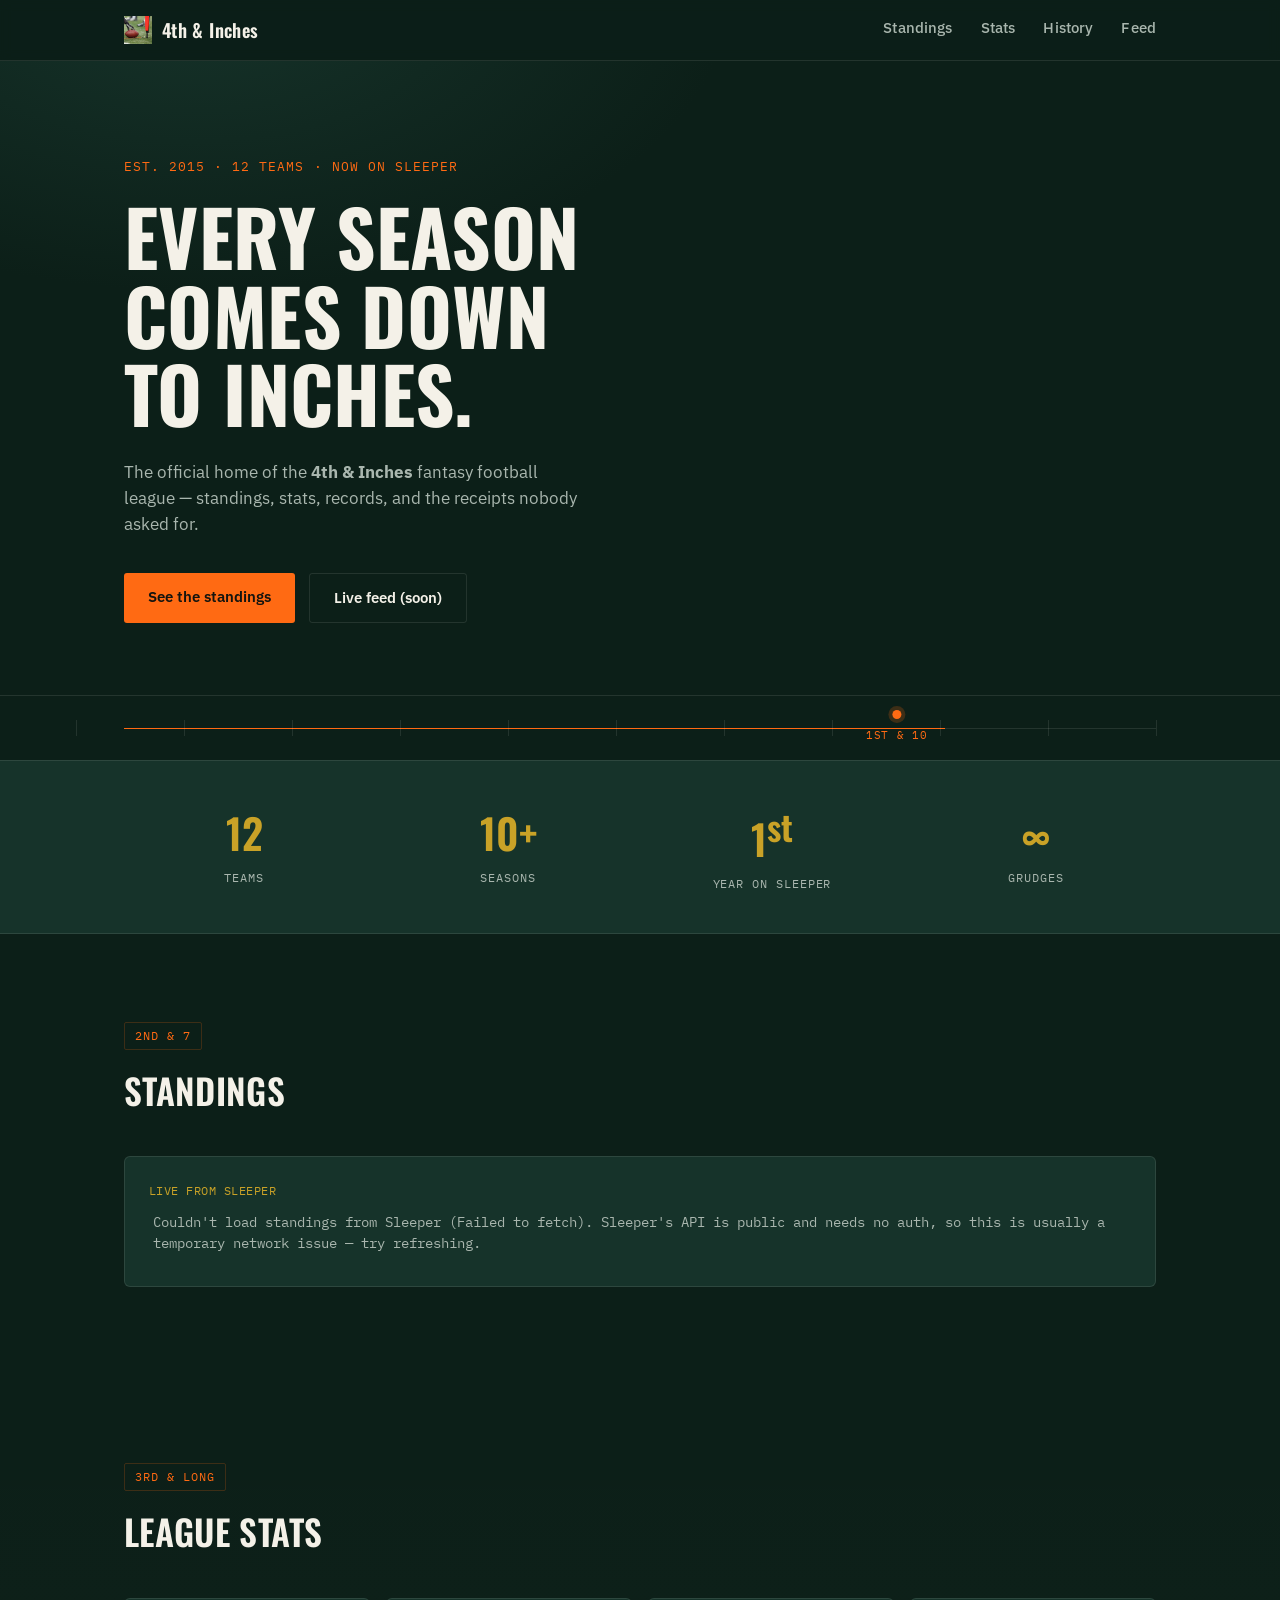
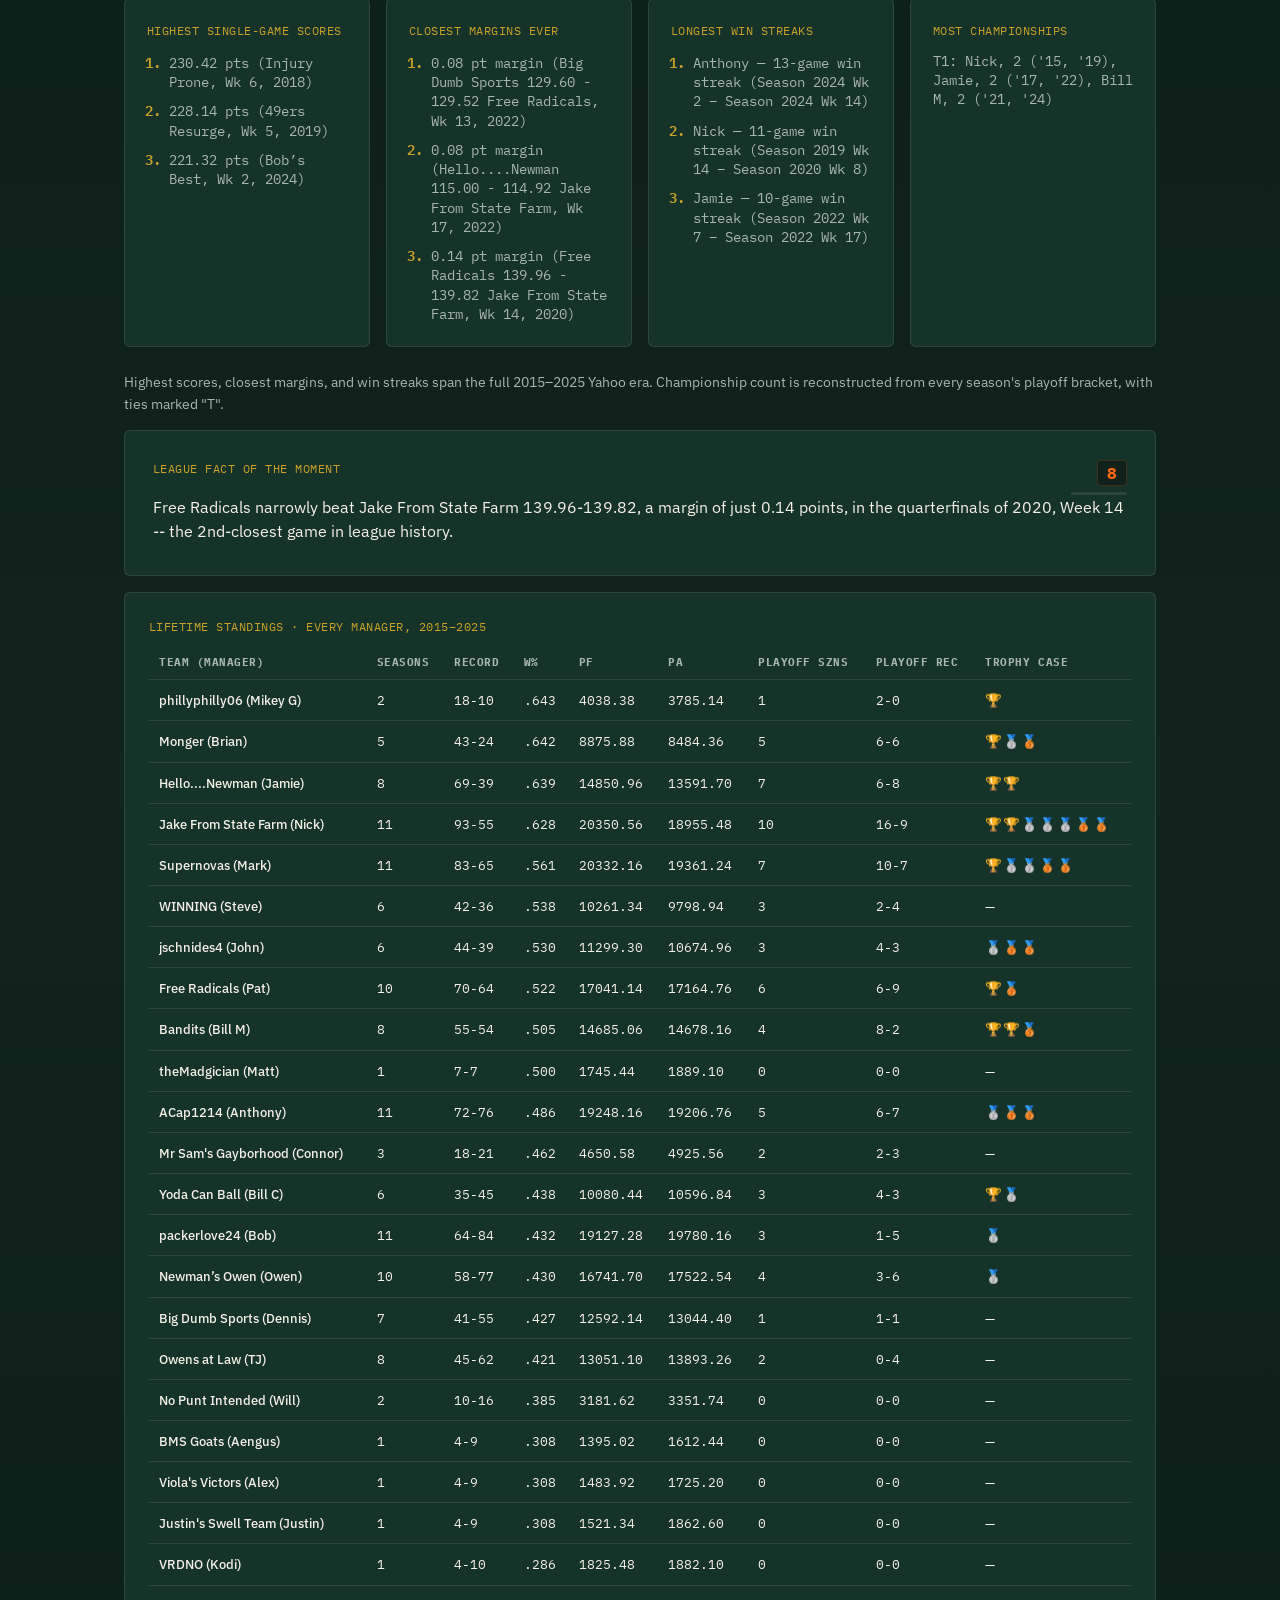
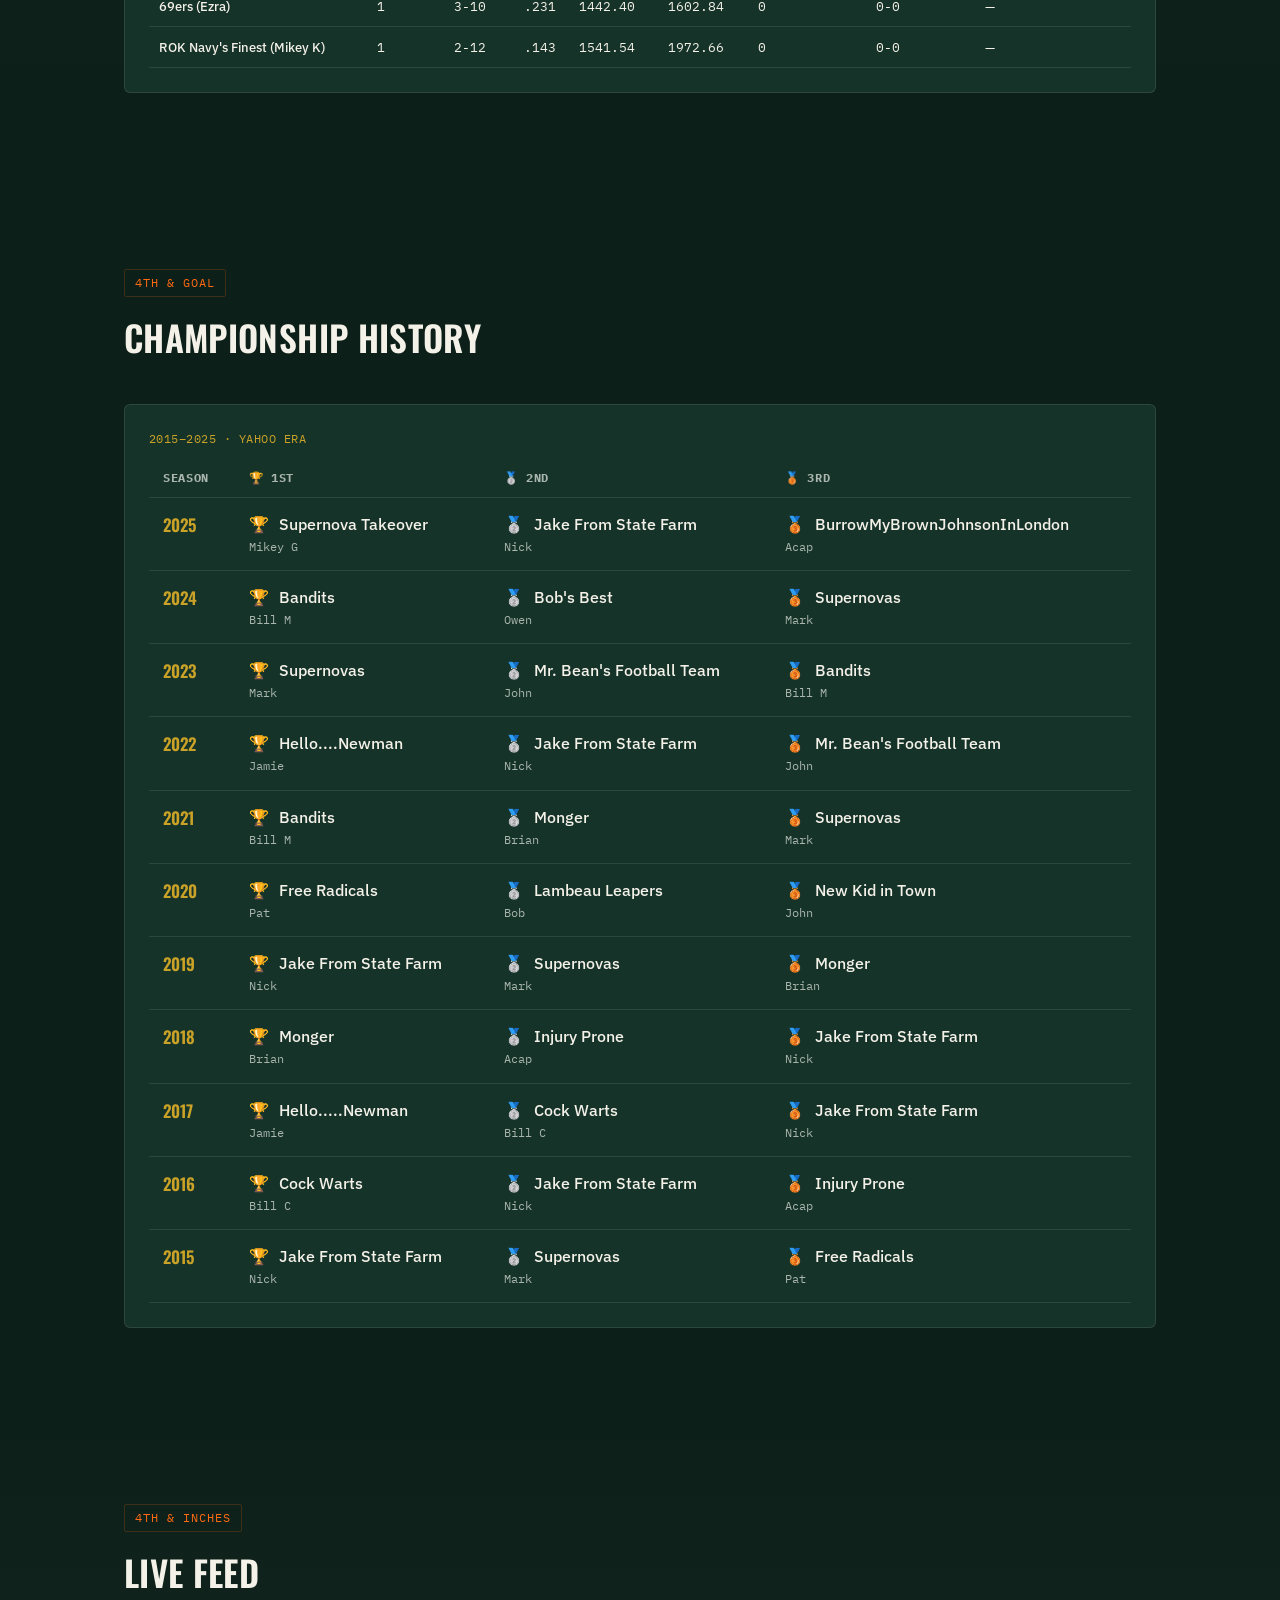
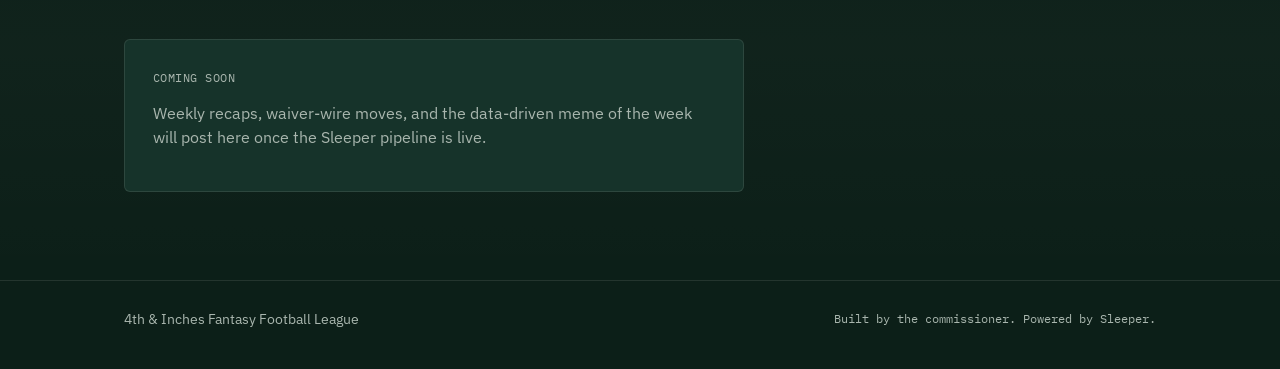
==== index.html @ 0679cb72 "Add files via upload" ====
<!DOCTYPE html>
<html lang="en">
<head>
<meta charset="UTF-8">
<meta name="viewport" content="width=device-width, initial-scale=1.0">
<title>4th and Inches</title>
<meta name="description" content="12-team dynasty of a fantasy football league. 10+ seasons deep. Now on Sleeper.">
<link rel="preconnect" href="https://fonts.googleapis.com">
<link rel="preconnect" href="https://fonts.gstatic.com" crossorigin>
<link href="https://fonts.googleapis.com/css2?family=Oswald:wght@500;600;700&family=IBM+Plex+Sans:wght@400;500;600&family=IBM+Plex+Mono:wght@400;500;600&display=swap" rel="stylesheet">
<link rel="stylesheet" href="style.css">
</head>
<body>

<header class="site-header">
  <div class="wrap header-row">
    <a class="wordmark" href="#top">
      <img src="assets/logo.png" alt="4th and Inches logo" class="logo" onerror="this.style.display='none'">
      <span>4th &amp; Inches</span>
    </a>
    <nav class="primary-nav">
      <a href="#standings">Standings</a>
      <a href="#stats">Stats</a>
      <a href="#history">History</a>
      <a href="#feed">Feed</a>
    </nav>
  </div>
</header>

<main id="top">

  <!-- HERO -->
  <section class="hero">
    <div class="wrap hero-inner">
      <p class="eyebrow">Est. 2015&nbsp;&middot;&nbsp;12 Teams&nbsp;&middot;&nbsp;Now on Sleeper</p>
      <h1 class="hero-title">Every season<br>comes down<br>to inches.</h1>
      <p class="hero-sub">The official home of the <strong>4th &amp; Inches</strong> fantasy football league — standings, stats, records, and the receipts nobody asked for.</p>
      <div class="hero-actions">
        <a class="btn btn-primary" href="#standings">See the standings</a>
        <a class="btn btn-ghost" href="#feed">Live feed (soon)</a>
      </div>
    </div>

    <!-- signature element: the measuring chain -->
    <div class="chain" role="presentation" aria-hidden="true">
      <div class="chain-track">
        <div class="chain-fill"></div>
        <span class="chain-tick" style="left:0%"></span>
        <span class="chain-tick" style="left:10%"></span>
        <span class="chain-tick" style="left:20%"></span>
        <span class="chain-tick" style="left:30%"></span>
        <span class="chain-tick" style="left:40%"></span>
        <span class="chain-tick" style="left:50%"></span>
        <span class="chain-tick" style="left:60%"></span>
        <span class="chain-tick" style="left:70%"></span>
        <span class="chain-tick" style="left:80%"></span>
        <span class="chain-tick" style="left:90%"></span>
        <span class="chain-tick" style="left:100%"></span>
        <div class="chain-marker" style="left:76%">
          <span class="chain-marker-label">1ST &amp; 10</span>
        </div>
      </div>
    </div>
  </section>

  <!-- LEAGUE VITALS -->
  <section class="vitals">
    <div class="wrap vitals-grid">
      <div class="vital">
        <span class="vital-num">12</span>
        <span class="vital-label">Teams</span>
      </div>
      <div class="vital">
        <span class="vital-num">10+</span>
        <span class="vital-label">Seasons</span>
      </div>
      <div class="vital">
        <span class="vital-num">1<sup>st</sup></span>
        <span class="vital-label">Year on Sleeper</span>
      </div>
      <div class="vital">
        <span class="vital-num">&infin;</span>
        <span class="vital-label">Grudges</span>
      </div>
    </div>
  </section>

  <!-- STANDINGS -->
  <section id="standings" class="block">
    <div class="wrap">
      <div class="section-head">
        <span class="down-tag">2ND &amp; 7</span>
        <h2>Standings</h2>
      </div>
      <div class="card standings-card">
        <p class="placeholder-kicker">Live from Sleeper</p>
        <div id="standings-table" class="standings-table" role="table" aria-label="League standings">
          <p class="loading-msg">Loading standings&hellip;</p>
        </div>
      </div>
    </div>
  </section>

  <!-- STATS -->
  <section id="stats" class="block block-alt">
    <div class="wrap">
      <div class="section-head">
        <span class="down-tag">3RD &amp; LONG</span>
        <h2>League Stats</h2>
      </div>
      <div class="stat-grid">
        <div class="card">
          <p class="placeholder-kicker">Highest single-game scores</p>
          <ol class="stat-list" id="stat-highest-scores"><li class="stat-list-loading">Loading&hellip;</li></ol>
        </div>
        <div class="card">
          <p class="placeholder-kicker">Closest margins ever</p>
          <ol class="stat-list" id="stat-closest-margins"><li class="stat-list-loading">Loading&hellip;</li></ol>
        </div>
        <div class="card">
          <p class="placeholder-kicker">Longest win streaks</p>
          <ol class="stat-list" id="stat-longest-streaks"><li class="stat-list-loading">Loading&hellip;</li></ol>
        </div>
        <div class="card">
          <p class="placeholder-kicker">Most championships</p>
          <ul class="stat-list stat-list-plain" id="stat-most-championships"><li class="stat-list-loading">Loading&hellip;</li></ul>
        </div>
      </div>
      <p class="hint">Highest scores, closest margins, and win streaks span the full 2015&ndash;2025 Yahoo era. Championship count is reconstructed from every season's playoff bracket, with ties marked "T".</p>
  
        <div class="card ticker-card">
          <div class="ticker-head">
            <p class="placeholder-kicker">League fact of the moment</p>
            <div class="play-clock" id="play-clock" aria-hidden="true">
              <span class="play-clock-digit" id="play-clock-digit">6</span>
              <span class="play-clock-bar-track">
                <span class="play-clock-bar-fill" id="play-clock-bar"></span>
              </span>
            </div>
          </div>
          <p id="ticker-text" class="ticker-text">Loading a fact&hellip;</p>
        </div>

        <div class="card lifetime-card">
          <p class="placeholder-kicker">Lifetime Standings &middot; every manager, 2015&ndash;2025</p>
          <div id="lifetime-table" class="lifetime-table" role="table" aria-label="Lifetime standings">
            <p class="loading-msg">Loading lifetime standings&hellip;</p>
          </div>
        </div>
    </div>
  </section>

  <!-- HISTORY -->
  <section id="history" class="block">
    <div class="wrap">
      <div class="section-head">
        <span class="down-tag">4TH &amp; GOAL</span>
        <h2>Championship History</h2>
      </div>
      <div class="card champs-card">
        <p class="placeholder-kicker">2015&ndash;2025 &middot; Yahoo era</p>
        <div id="champs-table" class="champs-table" role="table" aria-label="Championship history">
          <p class="loading-msg">Loading history&hellip;</p>
        </div>
      </div>
    </div>
  </section>

  <!-- FEED -->
  <section id="feed" class="block block-alt">
    <div class="wrap">
      <div class="section-head">
        <span class="down-tag">4TH &amp; INCHES</span>
        <h2>Live Feed</h2>
      </div>
      <div class="card placeholder-card feed-card">
        <p class="placeholder-kicker">Coming soon</p>
        <p>Weekly recaps, waiver-wire moves, and the data-driven meme of the week will post here once the Sleeper pipeline is live.</p>
      </div>
    </div>
  </section>

</main>

<footer class="site-footer">
  <div class="wrap footer-row">
    <span>4th &amp; Inches Fantasy Football League</span>
    <span class="footer-dim">Built by the commissioner. Powered by Sleeper.</span>
  </div>
</footer>

<script src="script.js"></script>
</body>
</html>
---- style.css ----
/* ---------------------------------------------------
   4th & Inches — design tokens
   Field at dusk + hi-vis chain marker + brass trophy accent
--------------------------------------------------- */
:root {
  --field:       #0c1f18;
  --field-light: #16332a;
  --field-line:  rgba(244, 241, 232, 0.10);
  --chalk:       #f4f1e8;
  --chalk-dim:   #a9b6ae;
  --marker:      #ff6a13;
  --marker-dim:  #ff6a1333;
  --brass:       #c9a227;

  --font-display: "Oswald", sans-serif;
  --font-body:    "IBM Plex Sans", sans-serif;
  --font-mono:    "IBM Plex Mono", monospace;

  --wrap: 1080px;
}

* { box-sizing: border-box; }

html { scroll-behavior: smooth; }

@media (prefers-reduced-motion: reduce) {
  html { scroll-behavior: auto; }
  * { animation-duration: 0.001ms !important; animation-iteration-count: 1 !important; transition-duration: 0.001ms !important; }
}

body {
  margin: 0;
  background: var(--field);
  color: var(--chalk);
  font-family: var(--font-body);
  line-height: 1.5;
  -webkit-font-smoothing: antialiased;
}

a { color: inherit; }

.wrap {
  max-width: var(--wrap);
  margin: 0 auto;
  padding: 0 24px;
}

/* ---------- header ---------- */
.site-header {
  position: sticky;
  top: 0;
  z-index: 10;
  background: rgba(12, 31, 24, 0.88);
  backdrop-filter: blur(6px);
  border-bottom: 1px solid var(--field-line);
}

.header-row {
  display: flex;
  align-items: center;
  justify-content: space-between;
  padding-top: 16px;
  padding-bottom: 16px;
}

.wordmark {
  display: flex;
  align-items: center;
  gap: 10px;
  font-family: var(--font-display);
  font-weight: 600;
  font-size: 1.15rem;
  letter-spacing: 0.02em;
  text-decoration: none;
  color: var(--chalk);
}

.logo {
  height: 28px;
  width: auto;
  display: block;
}

.primary-nav {
  display: flex;
  gap: 28px;
}

.primary-nav a {
  text-decoration: none;
  color: var(--chalk-dim);
  font-size: 0.92rem;
  font-weight: 500;
  letter-spacing: 0.01em;
  position: relative;
  padding-bottom: 4px;
  transition: color 0.15s ease;
}

.primary-nav a:hover { color: var(--chalk); }

.primary-nav a::after {
  content: "";
  position: absolute;
  left: 0;
  bottom: 0;
  width: 0;
  height: 2px;
  background: var(--marker);
  transition: width 0.2s ease;
}

.primary-nav a:hover::after { width: 100%; }

/* ---------- hero ---------- */
.hero {
  padding-top: 96px;
  padding-bottom: 0;
  position: relative;
  background:
    radial-gradient(ellipse 900px 500px at 15% -10%, var(--field-light) 0%, transparent 60%);
}

.hero-inner {
  padding-bottom: 72px;
}

.eyebrow {
  font-family: var(--font-mono);
  font-size: 0.8rem;
  letter-spacing: 0.08em;
  text-transform: uppercase;
  color: var(--marker);
  margin: 0 0 20px;
}

.hero-title {
  font-family: var(--font-display);
  font-weight: 700;
  text-transform: uppercase;
  font-size: clamp(2.6rem, 6vw, 5rem);
  line-height: 1.02;
  letter-spacing: 0.005em;
  margin: 0 0 28px;
  max-width: 11ch;
}

.hero-sub {
  max-width: 46ch;
  font-size: 1.08rem;
  color: var(--chalk-dim);
  margin: 0 0 36px;
}

.hero-actions {
  display: flex;
  gap: 14px;
  flex-wrap: wrap;
}

.btn {
  display: inline-block;
  font-family: var(--font-body);
  font-weight: 600;
  font-size: 0.92rem;
  text-decoration: none;
  padding: 13px 24px;
  border-radius: 3px;
  transition: transform 0.15s ease, background 0.15s ease, border-color 0.15s ease;
}

.btn-primary {
  background: var(--marker);
  color: #14140f;
}

.btn-primary:hover {
  transform: translateY(-1px);
  background: #ff7c30;
}

.btn-ghost {
  border: 1px solid var(--field-line);
  color: var(--chalk);
}

.btn-ghost:hover {
  border-color: var(--marker);
}

/* ---------- signature: the measuring chain ---------- */
.chain {
  padding: 0 0 0;
  border-top: 1px solid var(--field-line);
}

.chain-track {
  position: relative;
  height: 64px;
  max-width: var(--wrap);
  margin: 0 auto;
  padding: 0 24px;
}

.chain-track::before {
  content: "";
  position: absolute;
  left: 24px;
  right: 24px;
  top: 32px;
  height: 1px;
  background: var(--field-line);
}

.chain-fill {
  position: absolute;
  left: 24px;
  top: 32px;
  height: 1px;
  background: var(--marker);
  width: 0%;
  animation: chainPull 1.4s cubic-bezier(.2,.7,.2,1) 0.2s forwards;
}

@keyframes chainPull {
  to { width: 76%; }
}

.chain-tick {
  position: absolute;
  top: 24px;
  width: 1px;
  height: 16px;
  background: var(--field-line);
  transform: translateX(-24px);
}

.chain-marker {
  position: absolute;
  top: 14px;
  transform: translate(calc(-24px - 50%), 0);
  display: flex;
  flex-direction: column;
  align-items: center;
}

.chain-marker::before {
  content: "";
  width: 9px;
  height: 9px;
  border-radius: 50%;
  background: var(--marker);
  box-shadow: 0 0 0 4px var(--marker-dim);
}

.chain-marker-label {
  margin-top: 8px;
  font-family: var(--font-mono);
  font-size: 0.68rem;
  letter-spacing: 0.06em;
  color: var(--marker);
  white-space: nowrap;
}

/* ---------- vitals strip ---------- */
.vitals {
  border-top: 1px solid var(--field-line);
  border-bottom: 1px solid var(--field-line);
  background: var(--field-light);
}

.vitals-grid {
  display: grid;
  grid-template-columns: repeat(4, 1fr);
  gap: 24px;
  padding: 40px 24px;
  text-align: center;
}

.vital {
  display: flex;
  flex-direction: column;
  gap: 6px;
}

.vital-num {
  font-family: var(--font-display);
  font-size: clamp(1.8rem, 4vw, 2.6rem);
  font-weight: 600;
  color: var(--brass);
}

.vital-label {
  font-family: var(--font-mono);
  font-size: 0.72rem;
  letter-spacing: 0.08em;
  text-transform: uppercase;
  color: var(--chalk-dim);
}

/* ---------- section blocks ---------- */
.block {
  padding: 88px 0;
}

.block-alt {
  background: linear-gradient(180deg, transparent, rgba(244,241,232,0.02), transparent);
}

.section-head {
  margin-bottom: 40px;
}

.down-tag {
  display: inline-block;
  font-family: var(--font-mono);
  font-size: 0.75rem;
  letter-spacing: 0.08em;
  color: var(--marker);
  border: 1px solid var(--marker-dim);
  padding: 4px 10px;
  border-radius: 2px;
  margin-bottom: 14px;
}

.section-head h2 {
  font-family: var(--font-display);
  font-weight: 600;
  text-transform: uppercase;
  font-size: clamp(1.6rem, 3vw, 2.2rem);
  margin: 0;
  letter-spacing: 0.01em;
}

.card {
  background: var(--field-light);
  border: 1px solid var(--field-line);
  border-radius: 6px;
  padding: 28px;
}

.placeholder-card p {
  color: var(--chalk-dim);
  margin: 0 0 14px;
  max-width: 62ch;
}

.placeholder-kicker {
  font-family: var(--font-mono);
  font-size: 0.78rem;
  letter-spacing: 0.04em;
  color: var(--brass);
  margin: 0 0 12px;
  text-transform: uppercase;
}

.snippet {
  display: inline-block;
  font-family: var(--font-mono);
  font-size: 0.82rem;
  background: rgba(0,0,0,0.25);
  border: 1px solid var(--field-line);
  padding: 8px 12px;
  border-radius: 4px;
  color: var(--chalk-dim);
}

.stat-grid {
  display: grid;
  grid-template-columns: repeat(4, 1fr);
  gap: 16px;
}

.stat-grid .card {
  padding: 22px;
}

.placeholder-value {
  font-family: var(--font-mono);
  font-size: 1.4rem;
  color: var(--chalk-dim);
  margin: 0;
}

.stat-list {
  margin: 0;
  padding-left: 1.4em;
  display: flex;
  flex-direction: column;
  gap: 8px;
}

.stat-list li {
  font-size: 0.86rem;
  line-height: 1.4;
  color: var(--chalk-dim);
  font-family: var(--font-mono);
}

.stat-list li::marker {
  color: var(--brass);
  font-weight: 600;
}

.stat-list-loading {
  list-style: none;
  color: var(--chalk-dim);
}

.stat-list-plain {
  list-style: none;
  padding-left: 0;
}

.hint {
  margin-top: 24px;
  font-size: 0.9rem;
  color: var(--chalk-dim);
}

.ticker-card {
  margin-top: 16px;
}

.ticker-head {
  display: flex;
  align-items: flex-start;
  justify-content: space-between;
  gap: 16px;
}

.ticker-head .placeholder-kicker {
  margin-bottom: 0;
}

/* ---------- play clock (fact ticker countdown) ---------- */
.play-clock {
  display: flex;
  flex-direction: column;
  align-items: flex-end;
  gap: 6px;
  flex-shrink: 0;
  padding-top: 1px;
}

.play-clock-digit {
  font-family: var(--font-mono);
  font-weight: 700;
  font-size: 1rem;
  line-height: 1;
  color: var(--marker);
  background: rgba(0, 0, 0, 0.35);
  border: 1px solid var(--marker-dim);
  border-radius: 4px;
  padding: 4px 9px;
  min-width: 1.4em;
  text-align: center;
  font-variant-numeric: tabular-nums;
  text-shadow: 0 0 8px var(--marker-dim);
  transition: transform 0.15s ease, box-shadow 0.15s ease, color 0.15s ease, border-color 0.15s ease;
}

.play-clock-bar-track {
  width: 56px;
  height: 3px;
  border-radius: 2px;
  background: var(--field-line);
  overflow: hidden;
}

.play-clock-bar-fill {
  display: block;
  height: 100%;
  width: 100%;
  background: var(--marker);
  transform-origin: left center;
  transform: scaleX(1);
}

/* brief "snap" flash the instant the clock hits zero */
.play-clock.is-kicking .play-clock-digit {
  transform: translateY(-2px) scale(1.1);
  box-shadow: 0 0 14px var(--marker);
  color: var(--brass);
  border-color: var(--brass);
}

@media (prefers-reduced-motion: reduce) {
  .play-clock-bar-fill { transition: none !important; }
  .play-clock-digit { transition: none !important; }
}

.ticker-text {
  min-height: 3.2em;
  margin: 0;
  font-size: 1rem;
  line-height: 1.5;
  color: var(--chalk);
  opacity: 1;
  transform: translateY(0);
  transition: opacity 0.35s ease, transform 0.35s ease;
}

.ticker-text.is-swapping {
  opacity: 0;
  transform: translateY(6px);
}

.feed-card {
  max-width: 62ch;
}

/* ---------- lifetime standings ---------- */
.lifetime-card {
  margin-top: 16px;
  padding: 24px;
  overflow-x: auto;
}

.lifetime-real-table {
  width: 100%;
  border-collapse: collapse;
  min-width: 920px;
}

.lifetime-real-table thead th {
  text-align: left;
  font-family: var(--font-mono);
  font-size: 0.66rem;
  letter-spacing: 0.05em;
  text-transform: uppercase;
  color: var(--chalk-dim);
  padding: 8px 10px;
  border-bottom: 1px solid var(--field-line);
  white-space: nowrap;
}

.lifetime-real-table tbody tr {
  border-bottom: 1px solid var(--field-line);
  transition: background 0.15s ease;
}

.lifetime-real-table tbody tr:hover {
  background: rgba(244, 241, 232, 0.03);
}

.lifetime-real-table td {
  padding: 10px;
  vertical-align: top;
  font-size: 0.84rem;
  white-space: nowrap;
}

.lifetime-team {
  font-weight: 500;
  color: var(--chalk);
}

.lifetime-numeric {
  font-family: var(--font-mono);
}

.lifetime-trophy {
  letter-spacing: 1px;
}

/* ---------- championship history table ---------- */
.champs-card {
  padding: 24px;
  overflow-x: auto;
}

.loading-msg {
  color: var(--chalk-dim);
  font-family: var(--font-mono);
  font-size: 0.88rem;
  margin: 8px 4px;
}

.champs-real-table {
  width: 100%;
  border-collapse: collapse;
  min-width: 560px;
}

.champs-real-table thead th {
  text-align: left;
  font-family: var(--font-mono);
  font-size: 0.72rem;
  letter-spacing: 0.06em;
  text-transform: uppercase;
  color: var(--chalk-dim);
  padding: 10px 14px;
  border-bottom: 1px solid var(--field-line);
}

.champs-real-table tbody tr {
  border-bottom: 1px solid var(--field-line);
  transition: background 0.15s ease;
}

.champs-real-table tbody tr:hover {
  background: rgba(244, 241, 232, 0.03);
}

.champs-real-table td {
  padding: 14px;
  vertical-align: top;
}

.champs-season {
  font-family: var(--font-display);
  font-weight: 600;
  font-size: 1.05rem;
  color: var(--brass);
  white-space: nowrap;
}

.champs-cell {
  min-width: 150px;
}

.champs-place-icon {
  margin-right: 6px;
}

.champs-team {
  font-weight: 500;
}

.champs-manager {
  display: block;
  font-family: var(--font-mono);
  font-size: 0.76rem;
  color: var(--chalk-dim);
  margin-top: 2px;
}

/* ---------- live standings table ---------- */
.standings-card {
  padding: 24px;
  overflow-x: auto;
}

.standings-note {
  color: var(--marker);
  margin-bottom: 16px;
}

.standings-real-table {
  width: 100%;
  border-collapse: collapse;
  min-width: 480px;
}

.standings-real-table thead th {
  text-align: left;
  font-family: var(--font-mono);
  font-size: 0.72rem;
  letter-spacing: 0.06em;
  text-transform: uppercase;
  color: var(--chalk-dim);
  padding: 10px 14px;
  border-bottom: 1px solid var(--field-line);
}

.standings-real-table tbody tr {
  border-bottom: 1px solid var(--field-line);
  transition: background 0.15s ease;
}

.standings-real-table tbody tr:hover {
  background: rgba(244, 241, 232, 0.03);
}

.standings-real-table td {
  padding: 14px;
  vertical-align: top;
}

.standings-rank {
  font-family: var(--font-display);
  font-weight: 600;
  color: var(--brass);
}

.standings-team {
  font-weight: 500;
  display: block;
}

.standings-team-cell {
  display: flex;
  align-items: center;
  gap: 10px;
}

.standings-team-text {
  display: flex;
  flex-direction: column;
}

.standings-avatar {
  width: 28px;
  height: 28px;
  border-radius: 50%;
  object-fit: cover;
  flex-shrink: 0;
  background: var(--field);
  border: 1px solid var(--field-line);
}

.standings-avatar-empty {
  display: inline-block;
  background: var(--field);
  border: 1px solid var(--field-line);
}

.standings-manager {
  display: block;
  font-family: var(--font-mono);
  font-size: 0.76rem;
  color: var(--chalk-dim);
  margin-top: 2px;
}

.standings-record,
.standings-pts {
  font-family: var(--font-mono);
  white-space: nowrap;
}

/* ---------- footer ---------- */
.site-footer {
  border-top: 1px solid var(--field-line);
  padding: 28px 0 40px;
}

.footer-row {
  display: flex;
  justify-content: space-between;
  flex-wrap: wrap;
  gap: 8px;
  font-size: 0.85rem;
  color: var(--chalk-dim);
}

.footer-dim {
  font-family: var(--font-mono);
  font-size: 0.78rem;
}

/* ---------- responsive ---------- */
@media (max-width: 720px) {
  .primary-nav { display: none; }
  .vitals-grid { grid-template-columns: repeat(2, 1fr); }
  .stat-grid { grid-template-columns: repeat(2, 1fr); }
  .chain-marker-label { display: none; }
}
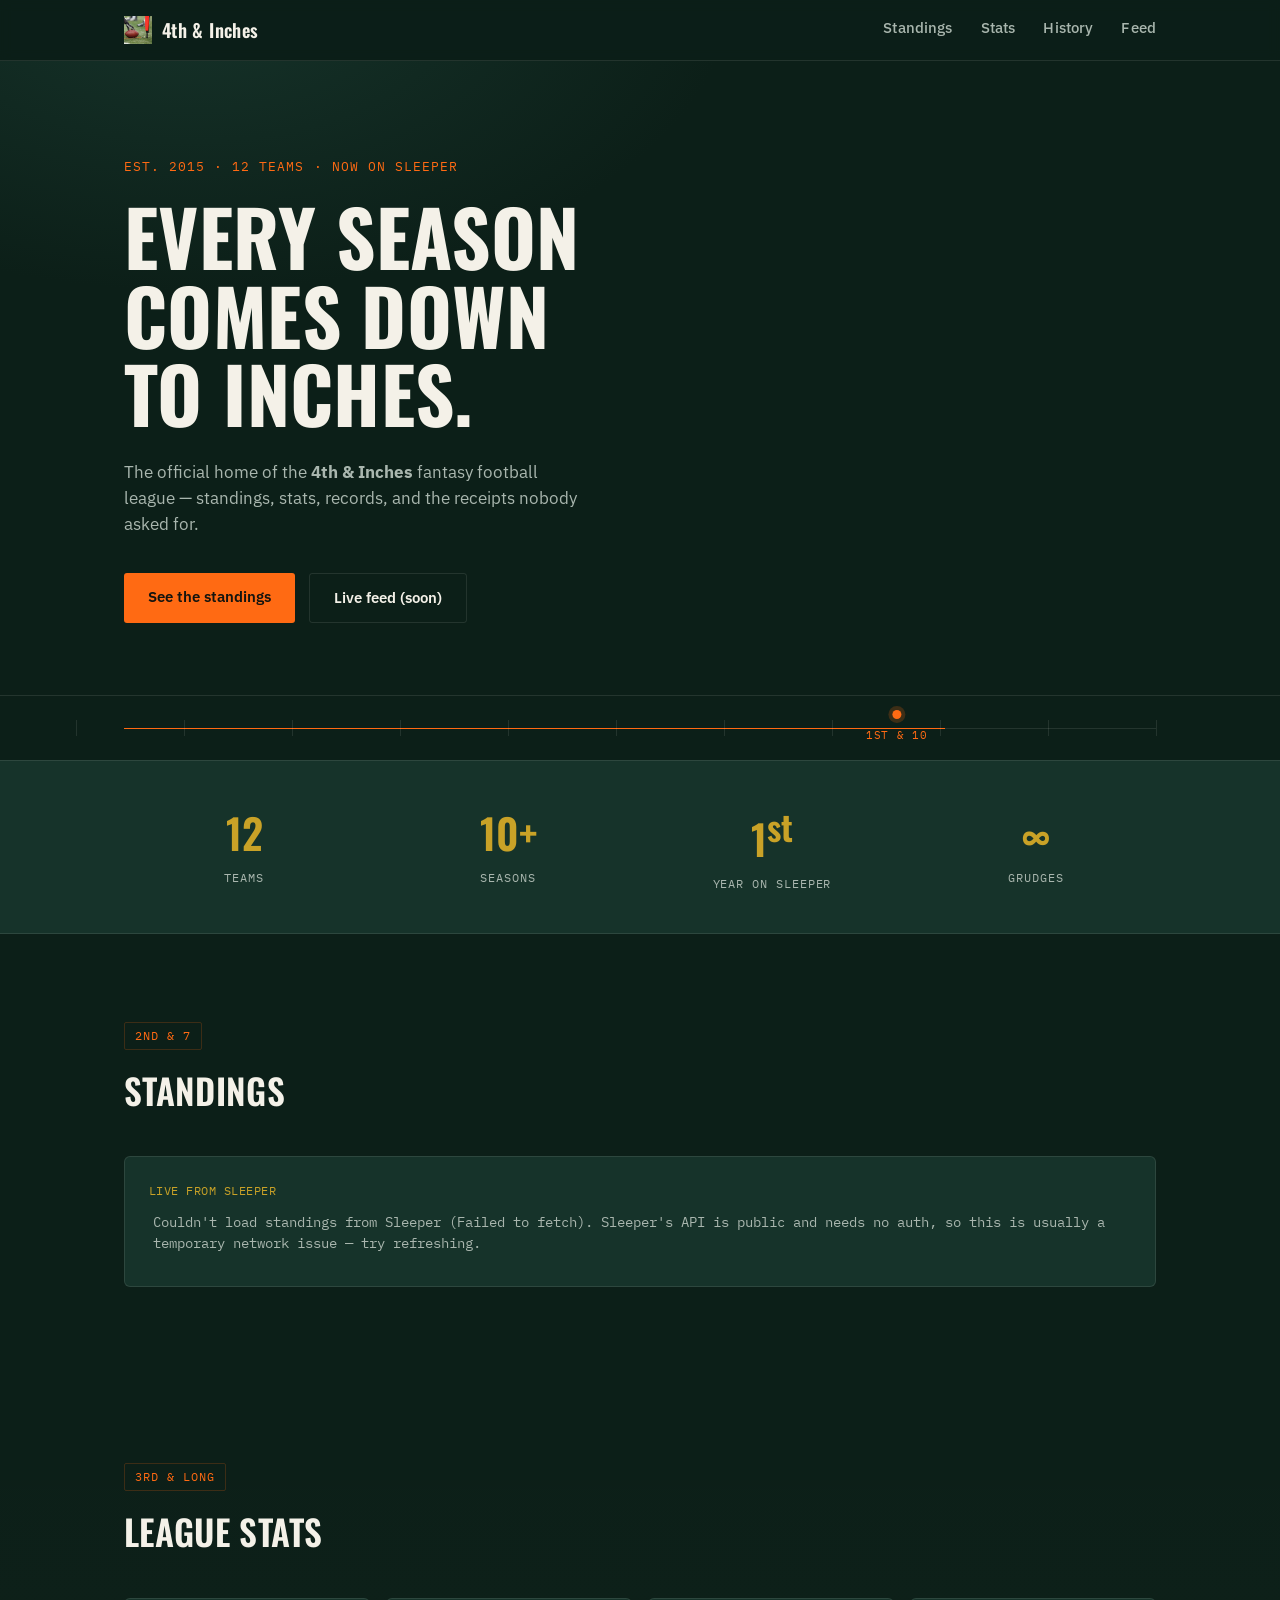
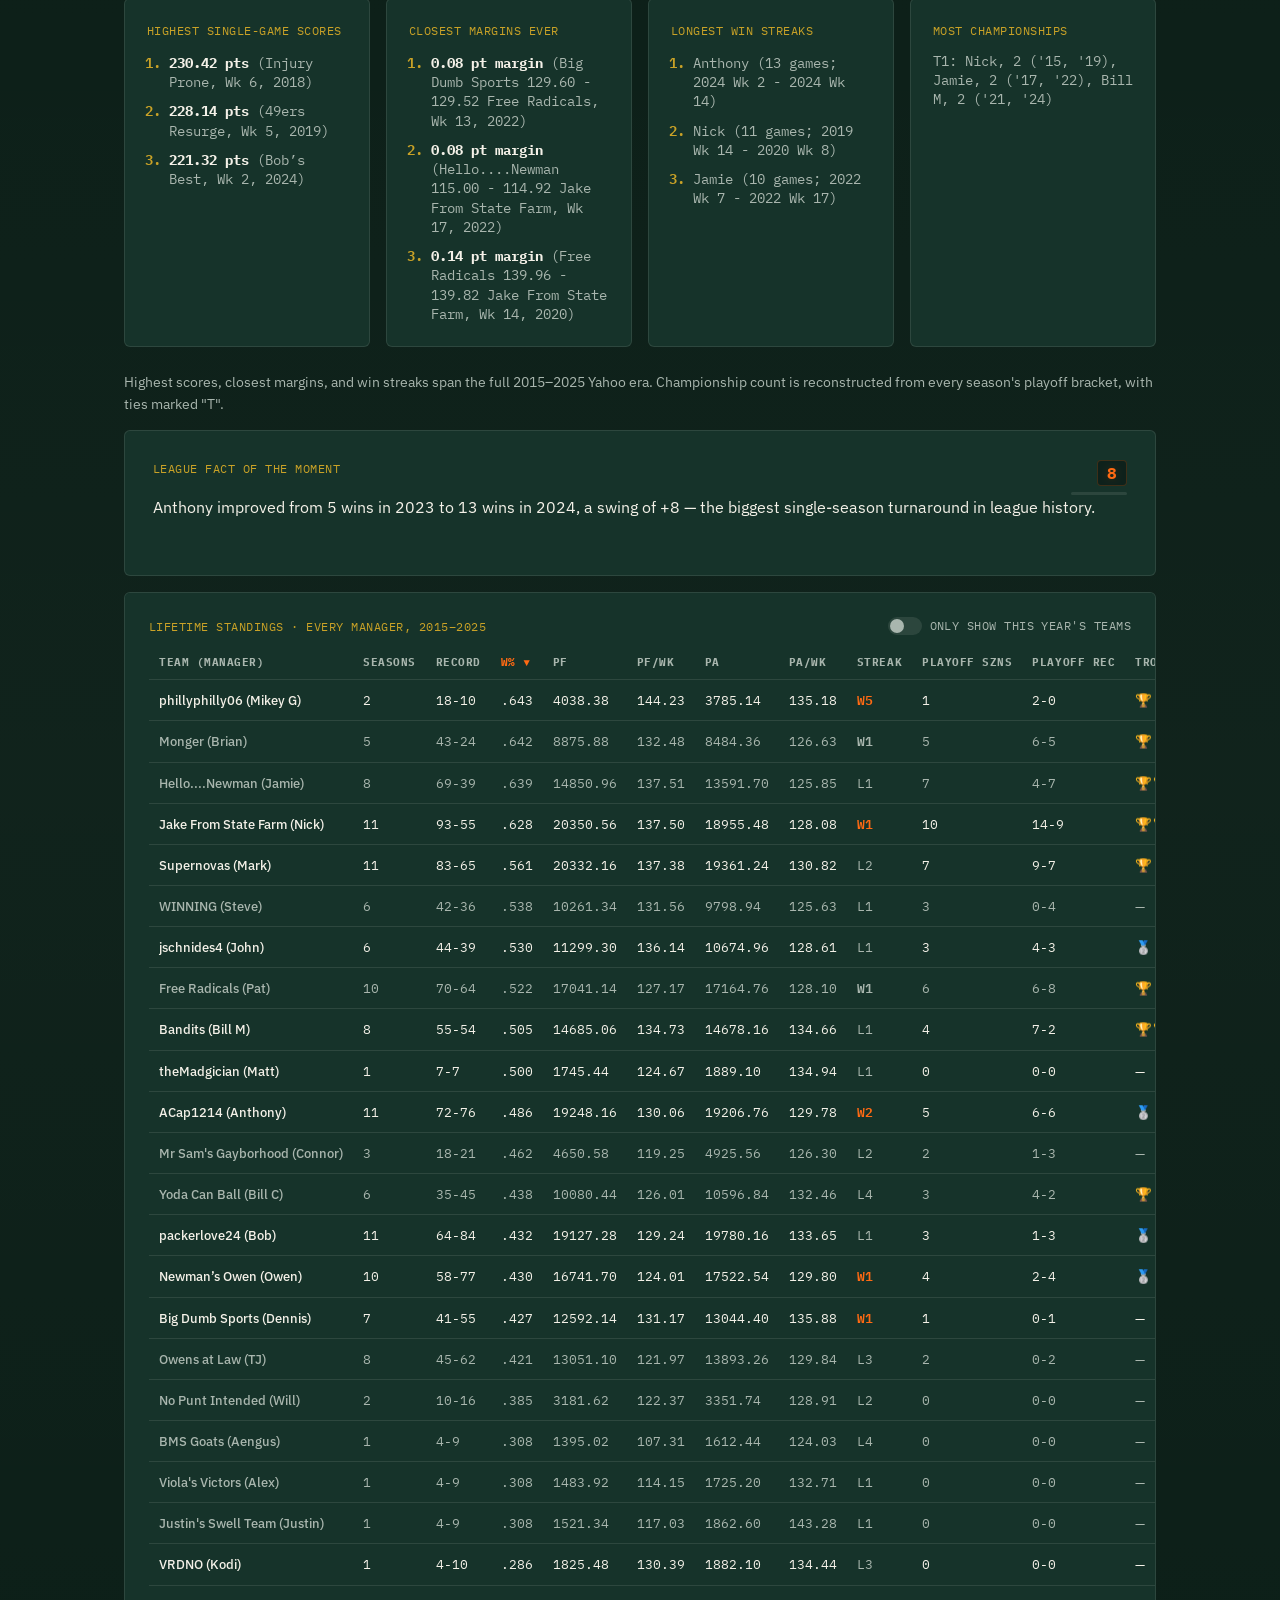
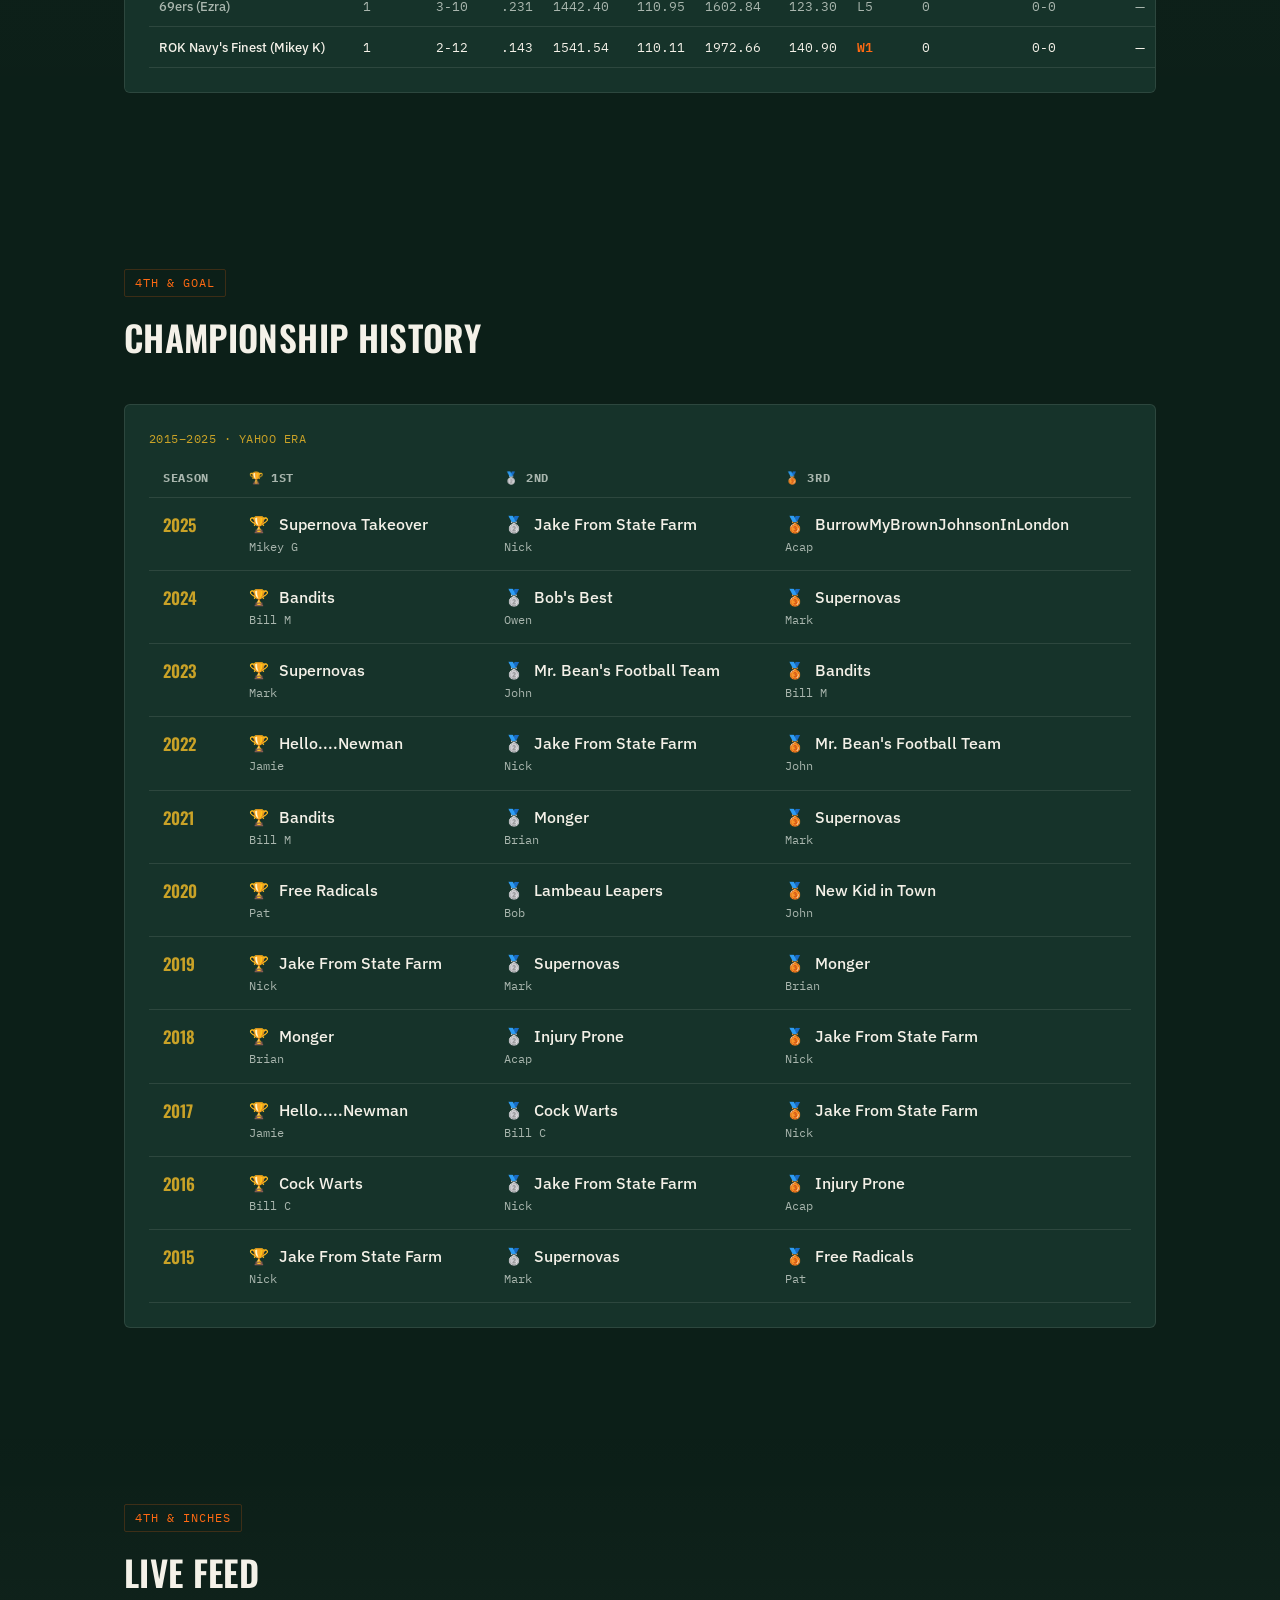
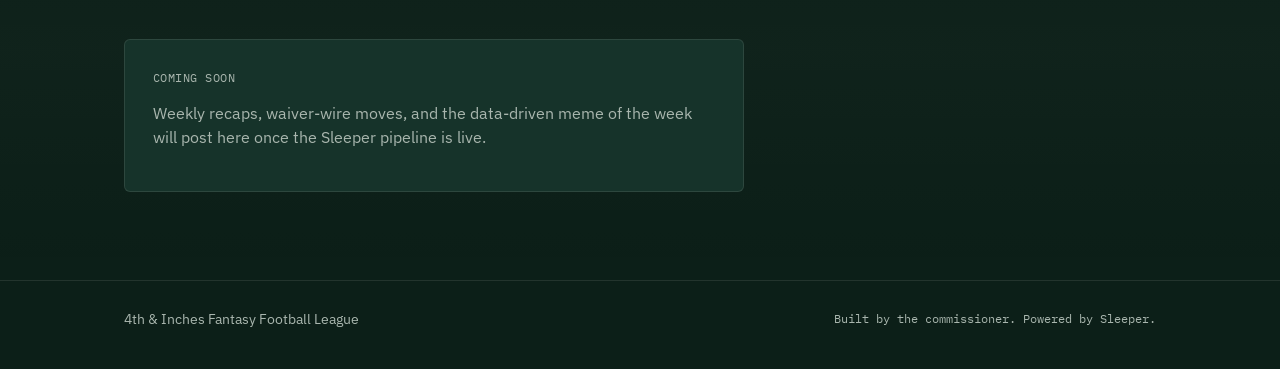
==== commit 89b9160e: "Add files via upload" ====
--- a/index.html
+++ b/index.html
@@ -142,7 +142,14 @@
         </div>
 
         <div class="card lifetime-card">
-          <p class="placeholder-kicker">Lifetime Standings &middot; every manager, 2015&ndash;2025</p>
+          <div class="lifetime-head">
+            <p class="placeholder-kicker">Lifetime Standings &middot; every manager, 2015&ndash;2025</p>
+            <label class="lifetime-toggle">
+              <input type="checkbox" id="lifetime-active-toggle">
+              <span class="lifetime-toggle-track"><span class="lifetime-toggle-thumb"></span></span>
+              <span class="lifetime-toggle-label">Only show this year's teams</span>
+            </label>
+          </div>
           <div id="lifetime-table" class="lifetime-table" role="table" aria-label="Lifetime standings">
             <p class="loading-msg">Loading lifetime standings&hellip;</p>
           </div>
--- a/style.css
+++ b/style.css
@@ -402,6 +402,11 @@
   font-weight: 600;
 }
 
+.stat-headline {
+  color: var(--chalk);
+  font-weight: 700;
+}
+
 .stat-list-loading {
   list-style: none;
   color: var(--chalk-dim);
@@ -517,10 +522,77 @@
   overflow-x: auto;
 }
 
+.lifetime-head {
+  display: flex;
+  align-items: center;
+  justify-content: space-between;
+  gap: 16px;
+  flex-wrap: wrap;
+  margin-bottom: 12px;
+}
+
+.lifetime-head .placeholder-kicker {
+  margin-bottom: 0;
+}
+
+.lifetime-toggle {
+  display: flex;
+  align-items: center;
+  gap: 8px;
+  cursor: pointer;
+  user-select: none;
+  flex-shrink: 0;
+}
+
+.lifetime-toggle input {
+  position: absolute;
+  opacity: 0;
+  width: 0;
+  height: 0;
+}
+
+.lifetime-toggle-track {
+  width: 34px;
+  height: 18px;
+  border-radius: 10px;
+  background: var(--field-line);
+  position: relative;
+  transition: background 0.2s ease;
+  flex-shrink: 0;
+}
+
+.lifetime-toggle-thumb {
+  position: absolute;
+  top: 2px;
+  left: 2px;
+  width: 14px;
+  height: 14px;
+  border-radius: 50%;
+  background: var(--chalk-dim);
+  transition: transform 0.2s ease, background 0.2s ease;
+}
+
+.lifetime-toggle input:checked ~ .lifetime-toggle-track {
+  background: var(--marker-dim);
+}
+
+.lifetime-toggle input:checked ~ .lifetime-toggle-track .lifetime-toggle-thumb {
+  transform: translateX(16px);
+  background: var(--marker);
+}
+
+.lifetime-toggle-label {
+  font-family: var(--font-mono);
+  font-size: 0.72rem;
+  letter-spacing: 0.04em;
+  text-transform: uppercase;
+  color: var(--chalk-dim);
+}
+
 .lifetime-real-table {
   width: 100%;
   border-collapse: collapse;
-  min-width: 920px;
+  min-width: 1080px;
 }
 
 .lifetime-real-table thead th {
@@ -533,6 +605,17 @@
   padding: 8px 10px;
   border-bottom: 1px solid var(--field-line);
   white-space: nowrap;
+  cursor: pointer;
+  user-select: none;
+  transition: color 0.15s ease;
+}
+
+.lifetime-real-table thead th:hover {
+  color: var(--chalk);
+}
+
+.lifetime-real-table thead th.lifetime-sorted {
+  color: var(--marker);
 }
 
 .lifetime-real-table tbody tr {
@@ -562,6 +645,19 @@
 
 .lifetime-trophy {
   letter-spacing: 1px;
+}
+
+.lifetime-inactive td {
+  color: var(--chalk-dim);
+}
+
+.lifetime-streak-W {
+  color: var(--marker);
+  font-weight: 600;
+}
+
+.lifetime-streak-L {
+  color: var(--chalk-dim);
 }
 
 /* ---------- championship history table ---------- */
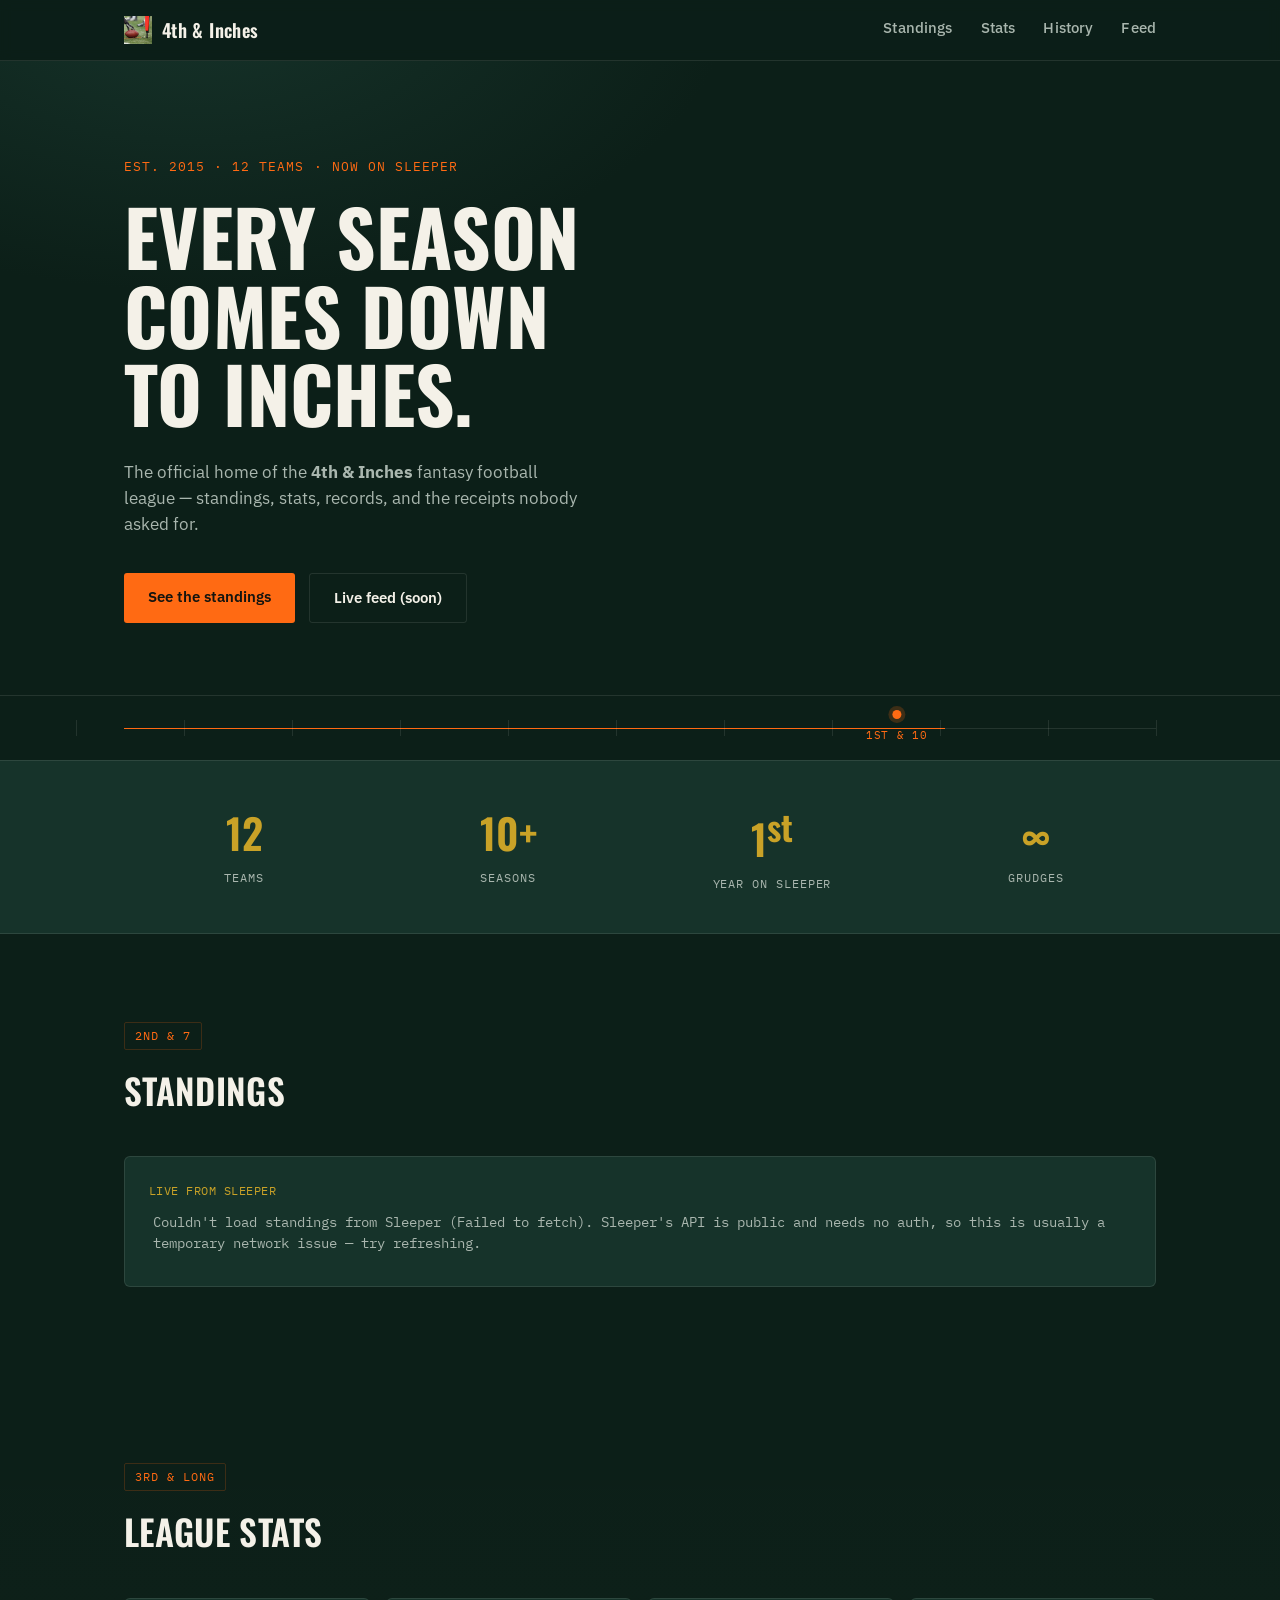
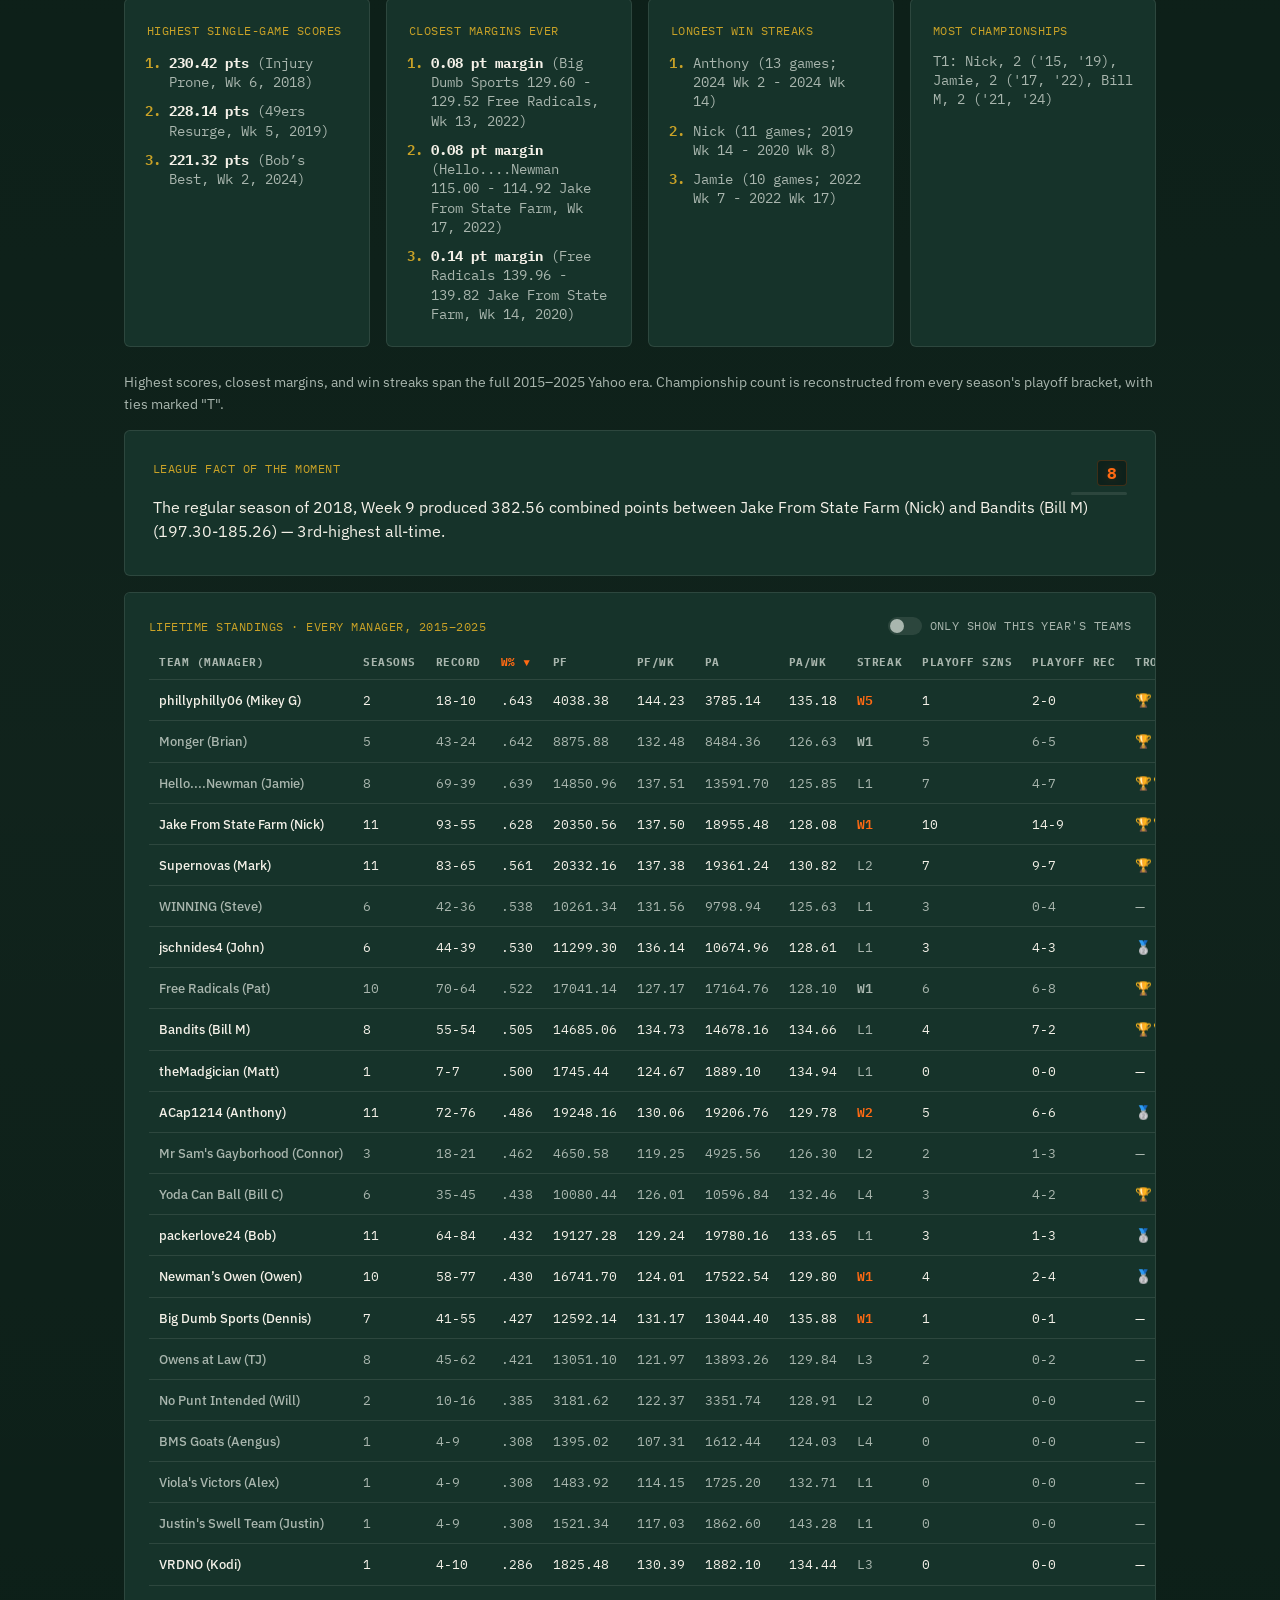
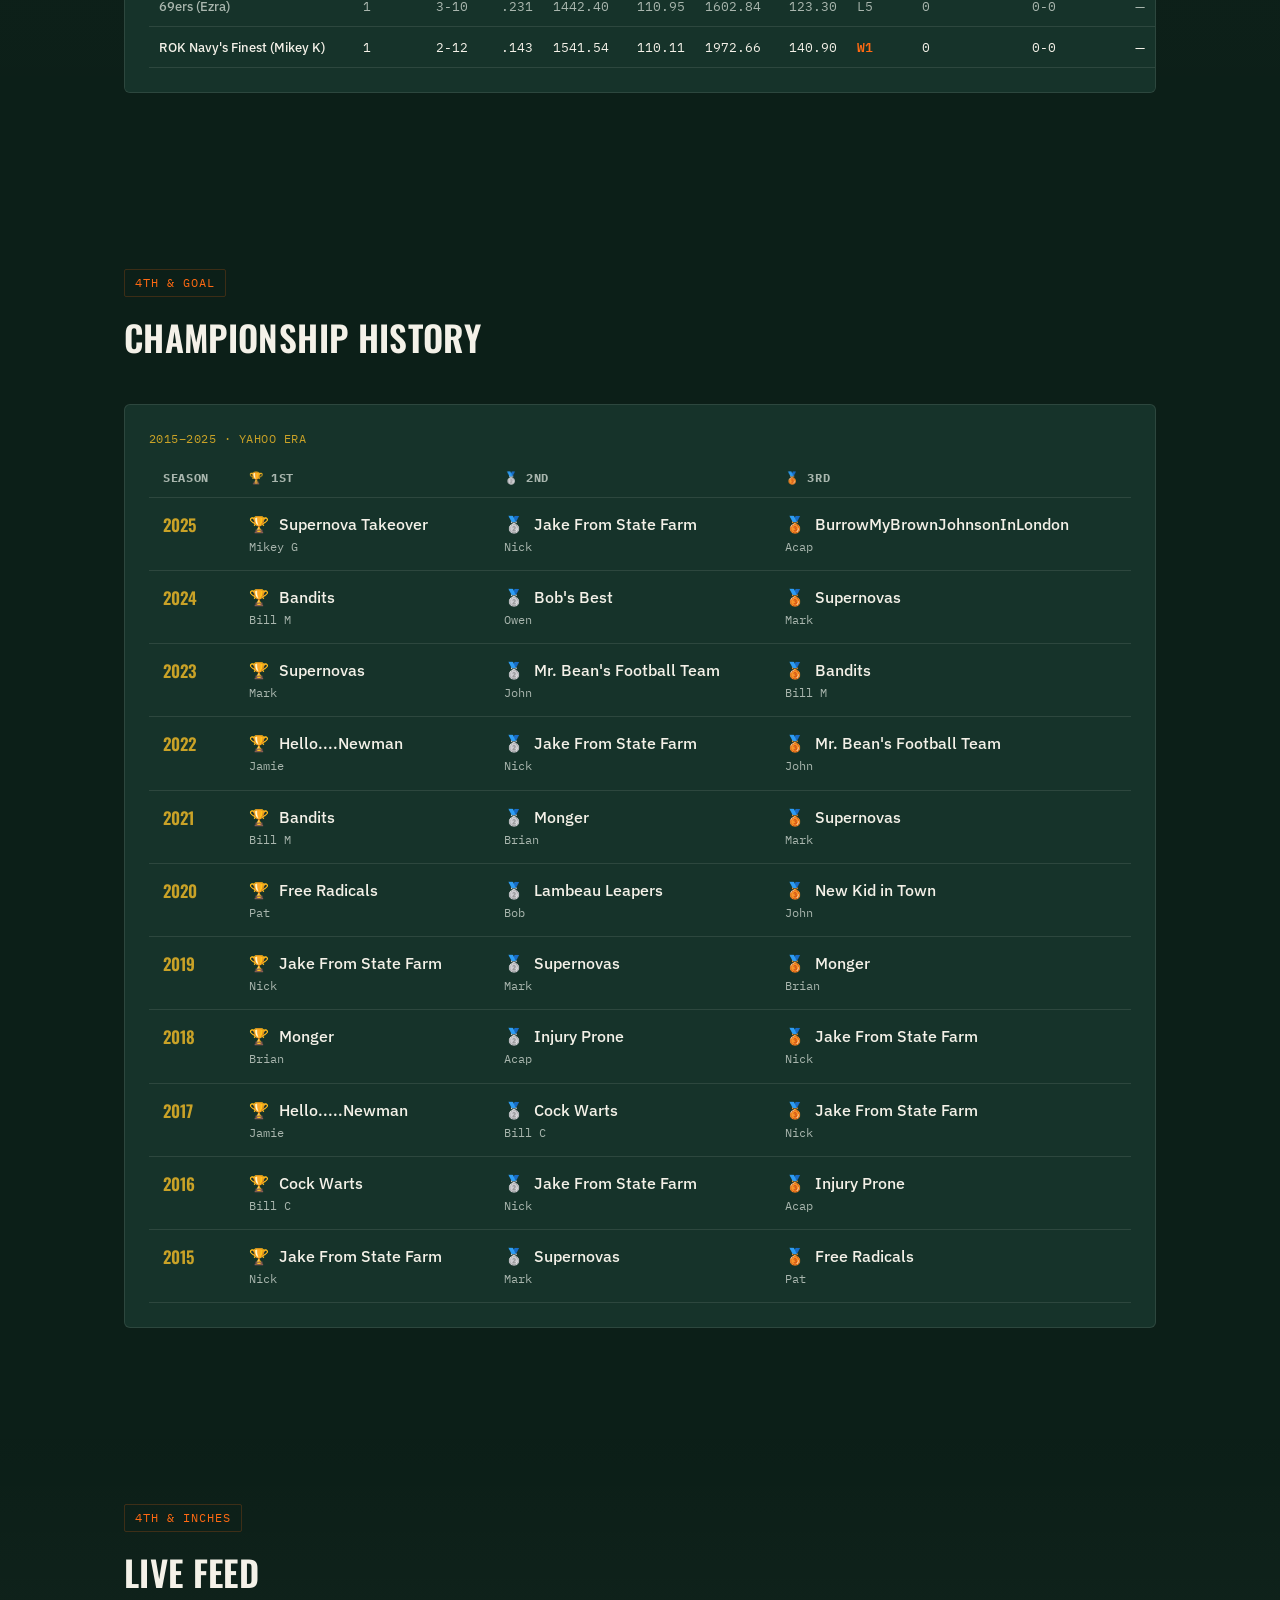
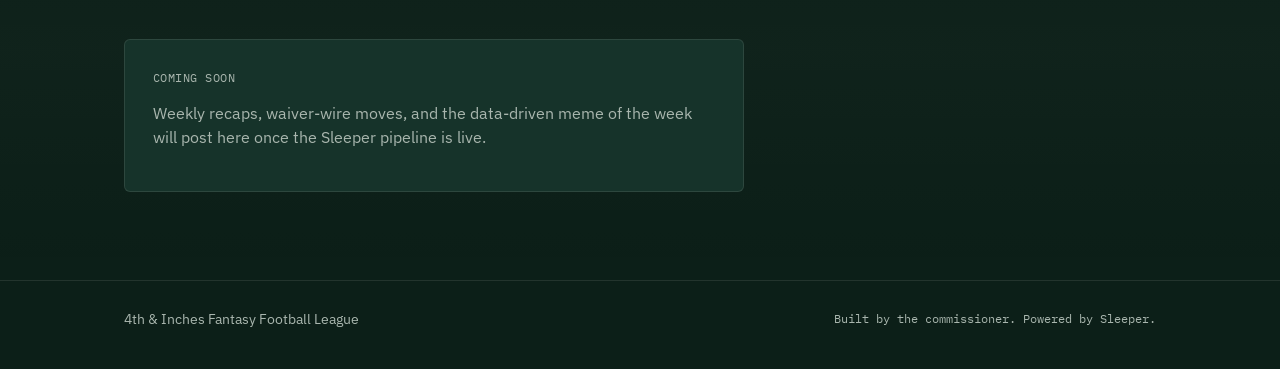
==== commit 6cfad108: "Add files via upload" ====
--- a/index.html
+++ b/index.html
@@ -5,6 +5,15 @@
 <meta name="viewport" content="width=device-width, initial-scale=1.0">
 <title>4th and Inches</title>
 <meta name="description" content="12-team dynasty of a fantasy football league. 10+ seasons deep. Now on Sleeper.">
+<meta property="og:type" content="website">
+<meta property="og:title" content="4th & Inches — Fantasy Football League">
+<meta property="og:description" content="12-team dynasty of a fantasy football league. 10+ seasons deep. Now on Sleeper.">
+<meta property="og:image" content="https://4thNInches.github.io/assets/logo.png">
+<meta property="og:url" content="https://4thNInches.github.io/">
+<meta name="twitter:card" content="summary">
+<meta name="twitter:title" content="4th & Inches — Fantasy Football League">
+<meta name="twitter:description" content="12-team dynasty of a fantasy football league. 10+ seasons deep. Now on Sleeper.">
+<meta name="twitter:image" content="https://4thNInches.github.io/assets/logo.png">
 <link rel="preconnect" href="https://fonts.googleapis.com">
 <link rel="preconnect" href="https://fonts.gstatic.com" crossorigin>
 <link href="https://fonts.googleapis.com/css2?family=Oswald:wght@500;600;700&family=IBM+Plex+Sans:wght@400;500;600&family=IBM+Plex+Mono:wght@400;500;600&display=swap" rel="stylesheet">
--- a/style.css
+++ b/style.css
@@ -758,6 +758,17 @@
   color: var(--chalk-dim);
   padding: 10px 14px;
   border-bottom: 1px solid var(--field-line);
+  cursor: pointer;
+  user-select: none;
+  transition: color 0.15s ease;
+}
+
+.standings-real-table thead th:hover {
+  color: var(--chalk);
+}
+
+.standings-real-table thead th.standings-sorted {
+  color: var(--marker);
 }
 
 .standings-real-table tbody tr {
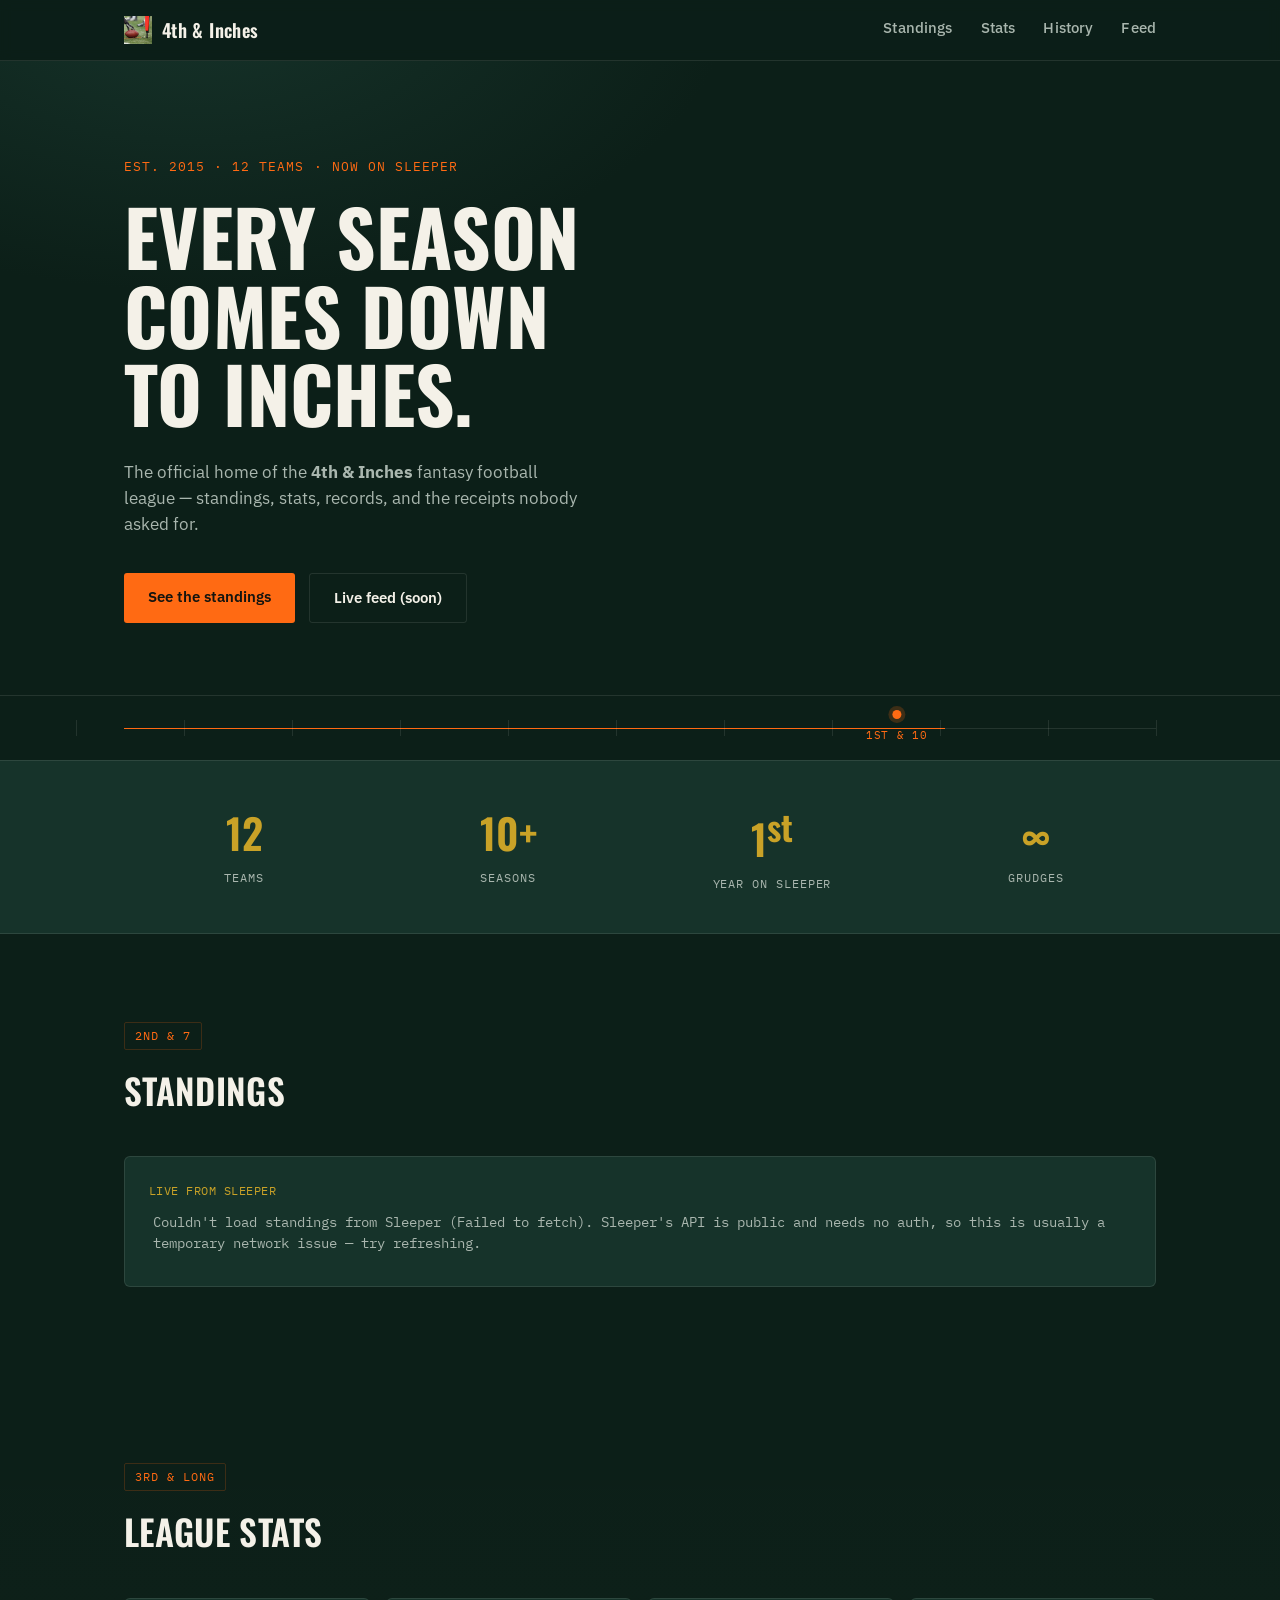
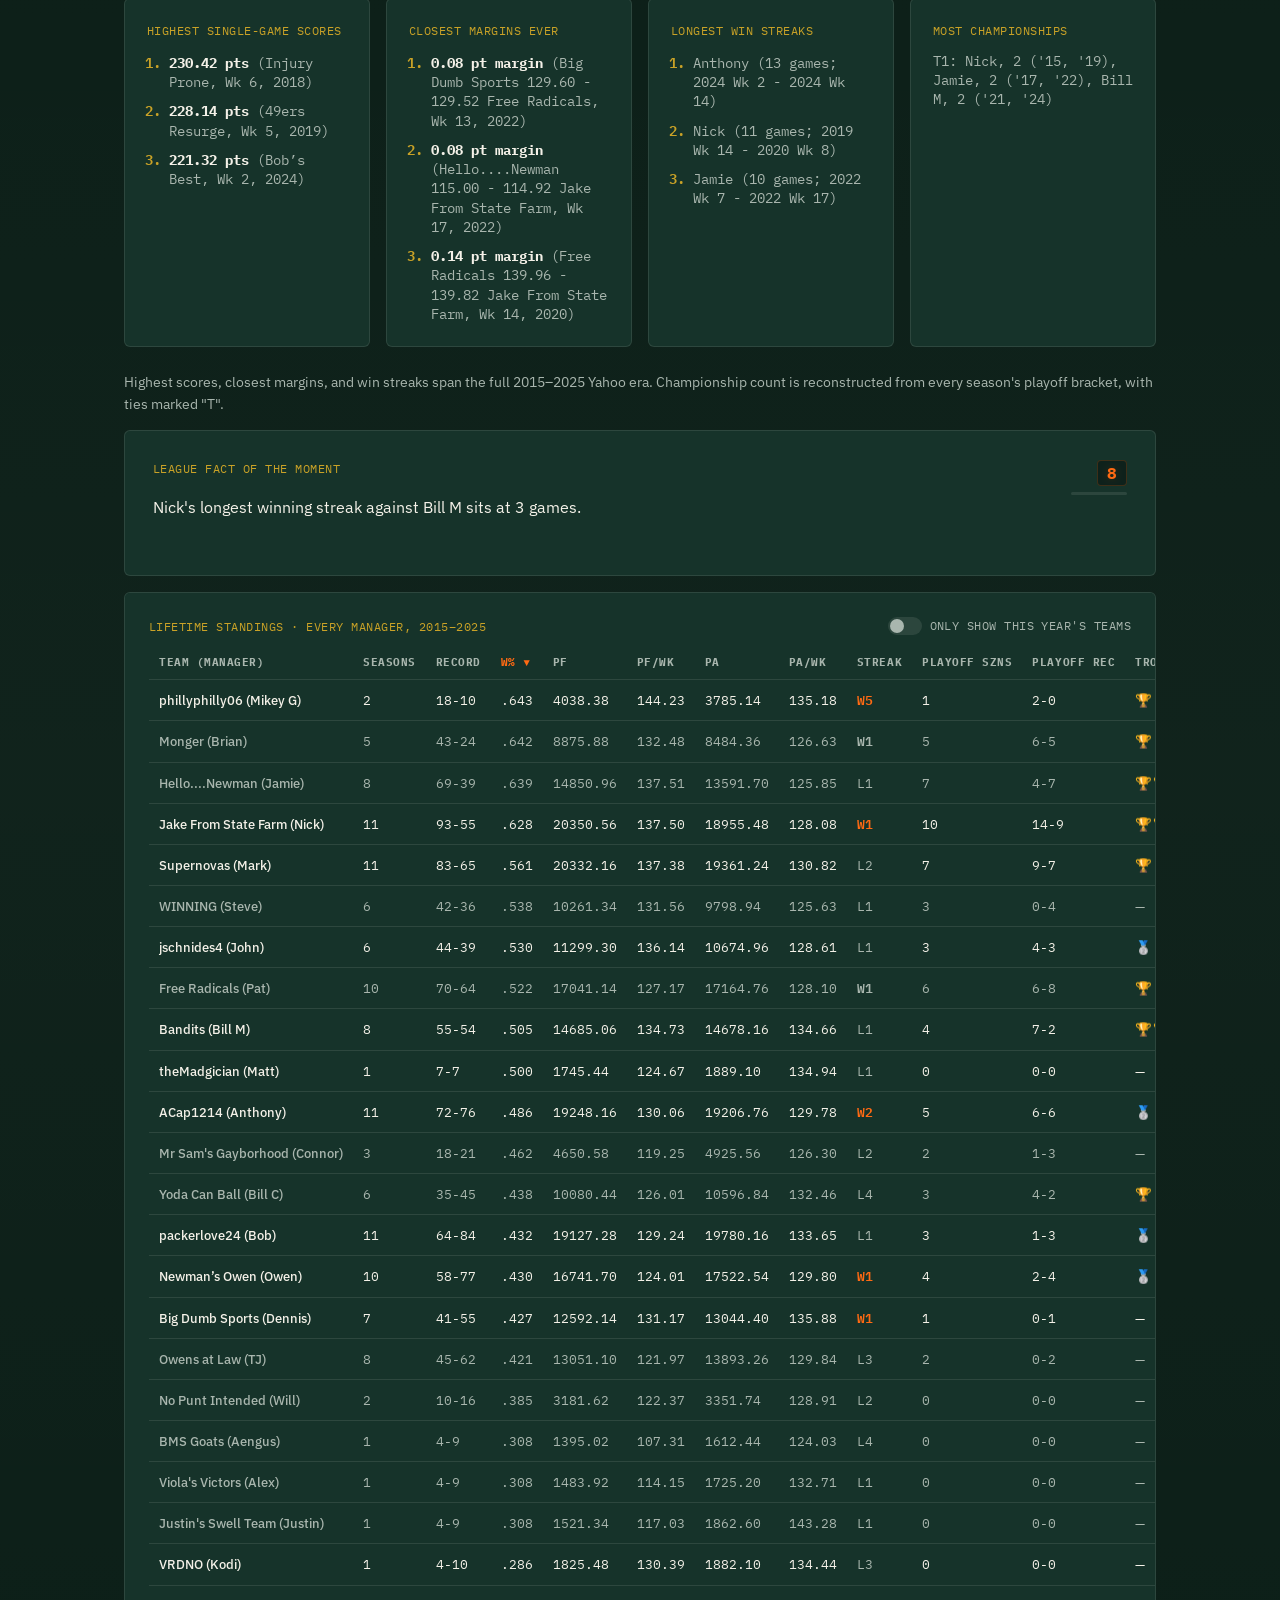
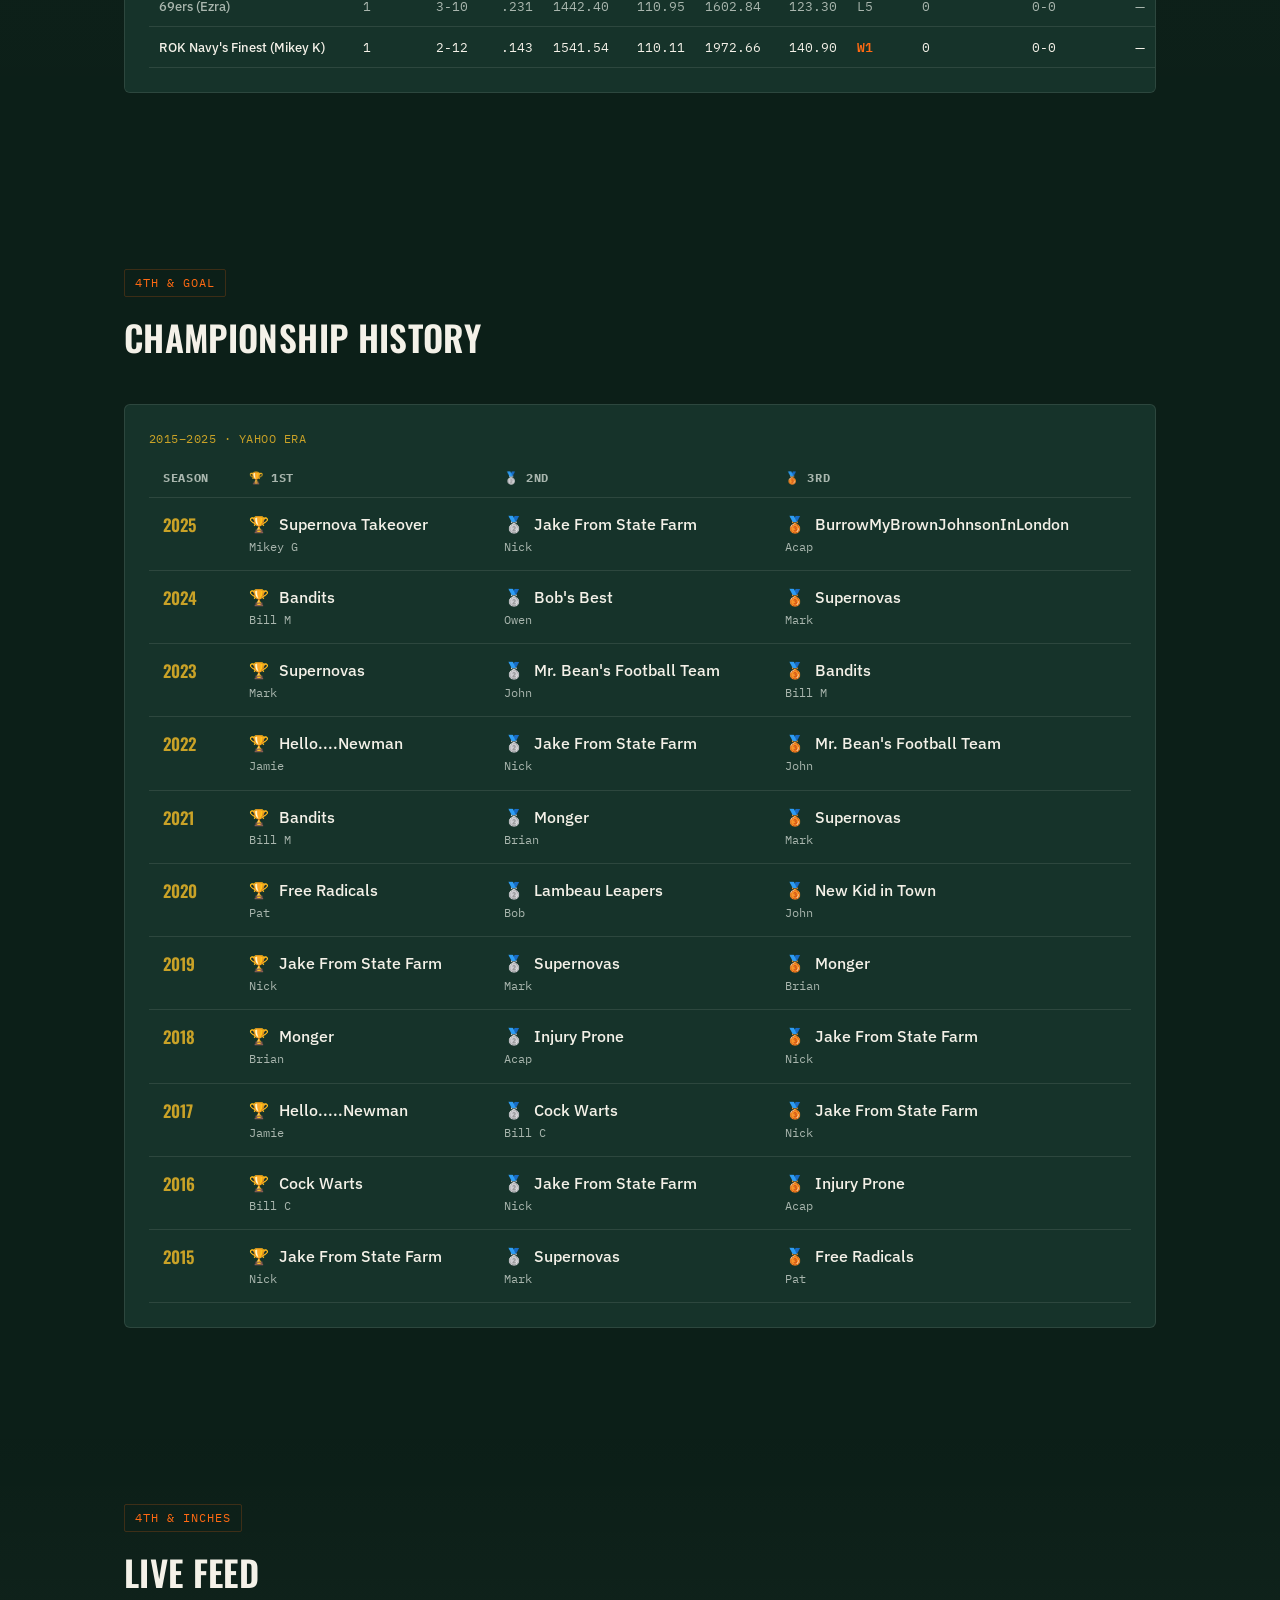
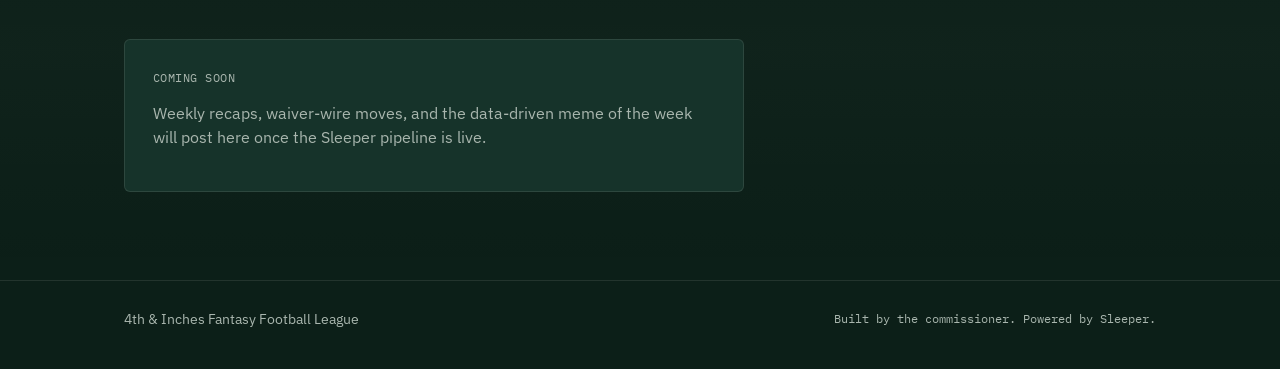
==== commit ac594c8c: "Update index.html" ====
--- a/index.html
+++ b/index.html
@@ -205,6 +205,8 @@
   </div>
 </footer>
 
+<script src="sleeper-facts.js"></script>
+  
 <script src="script.js"></script>
 </body>
 </html>
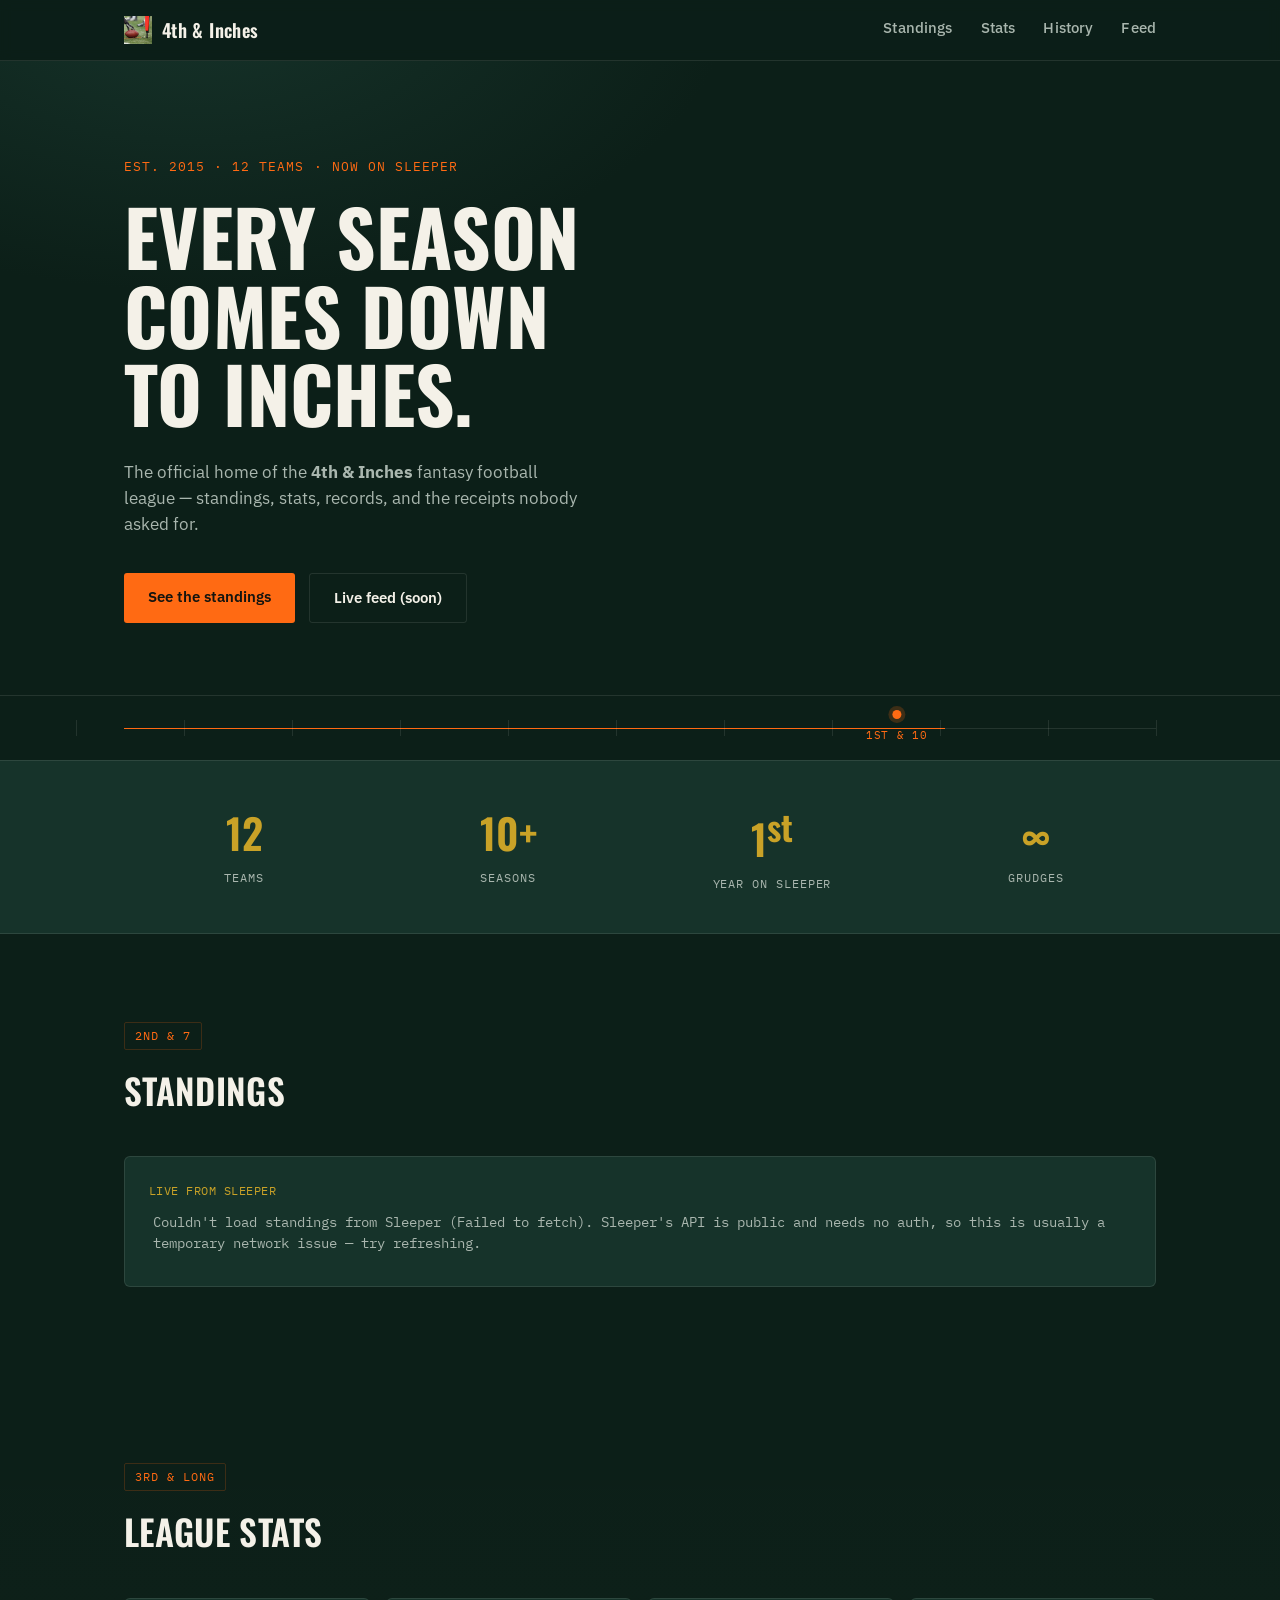
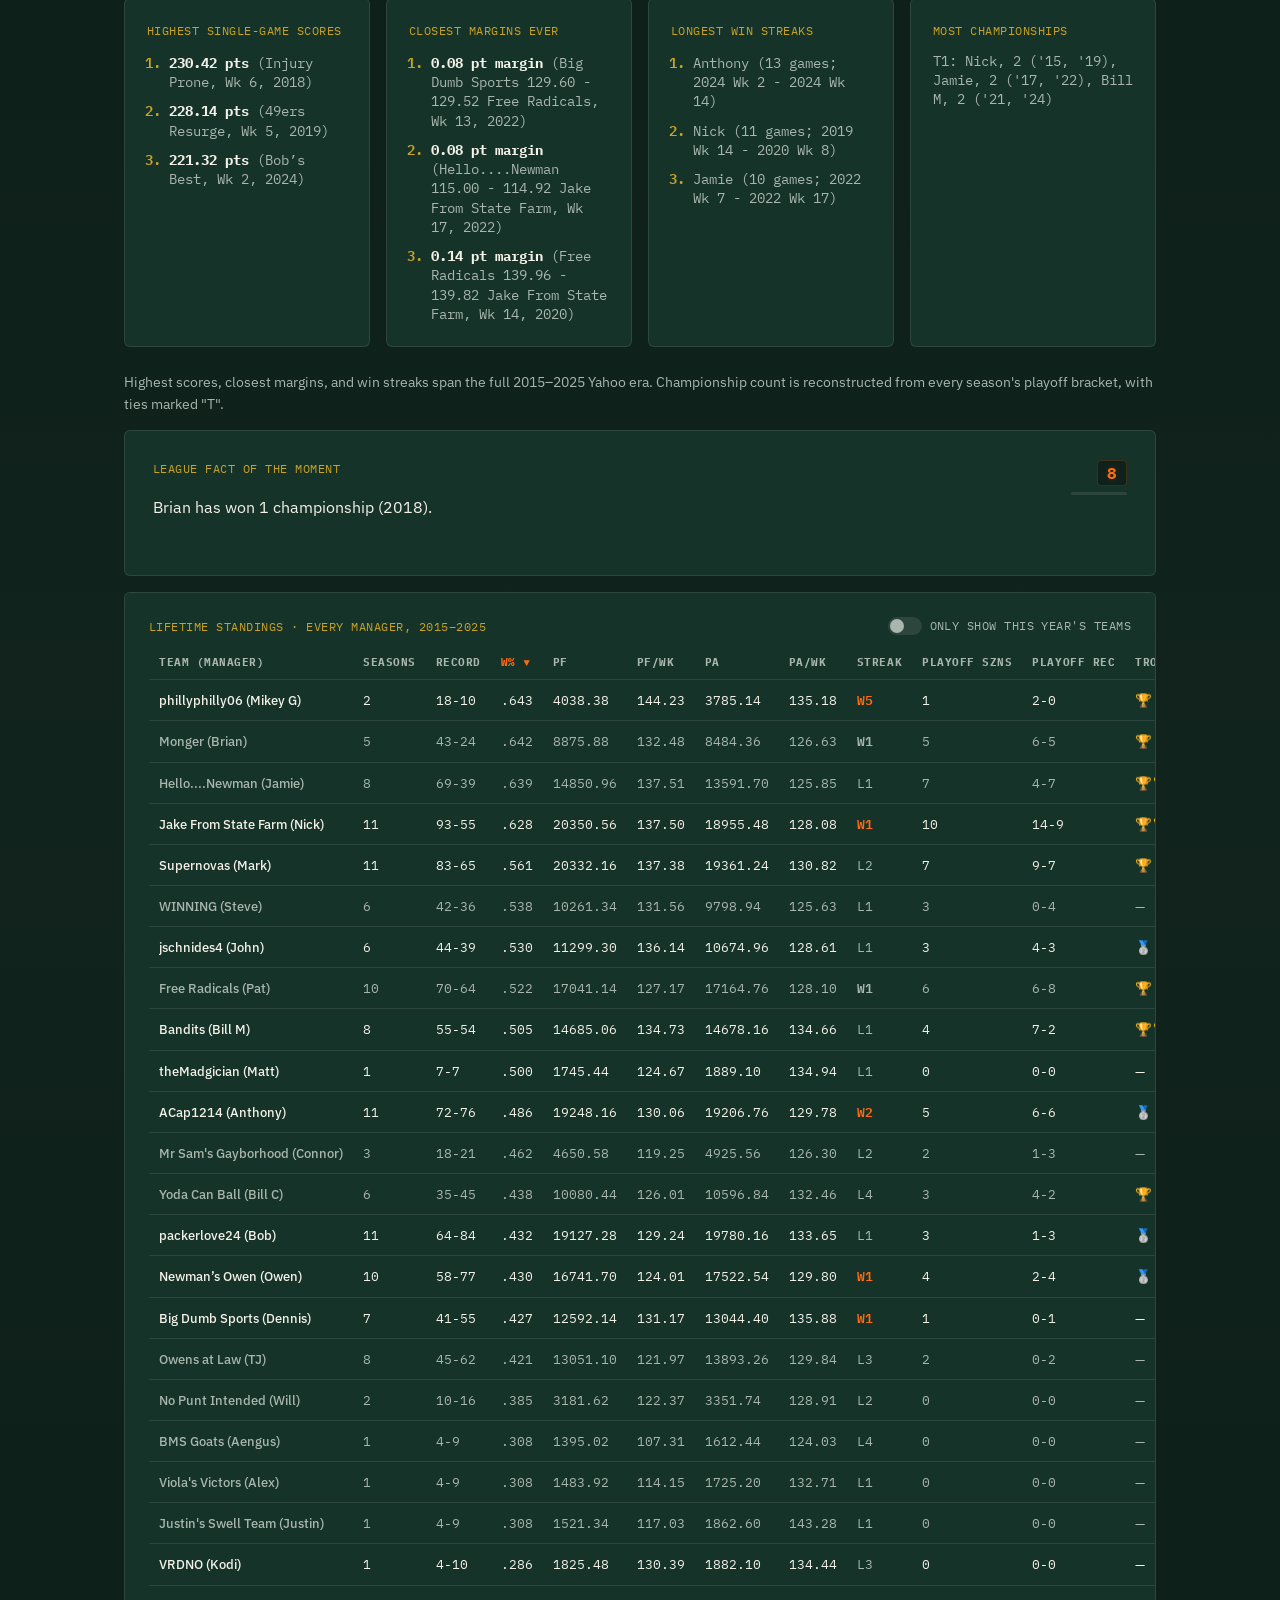
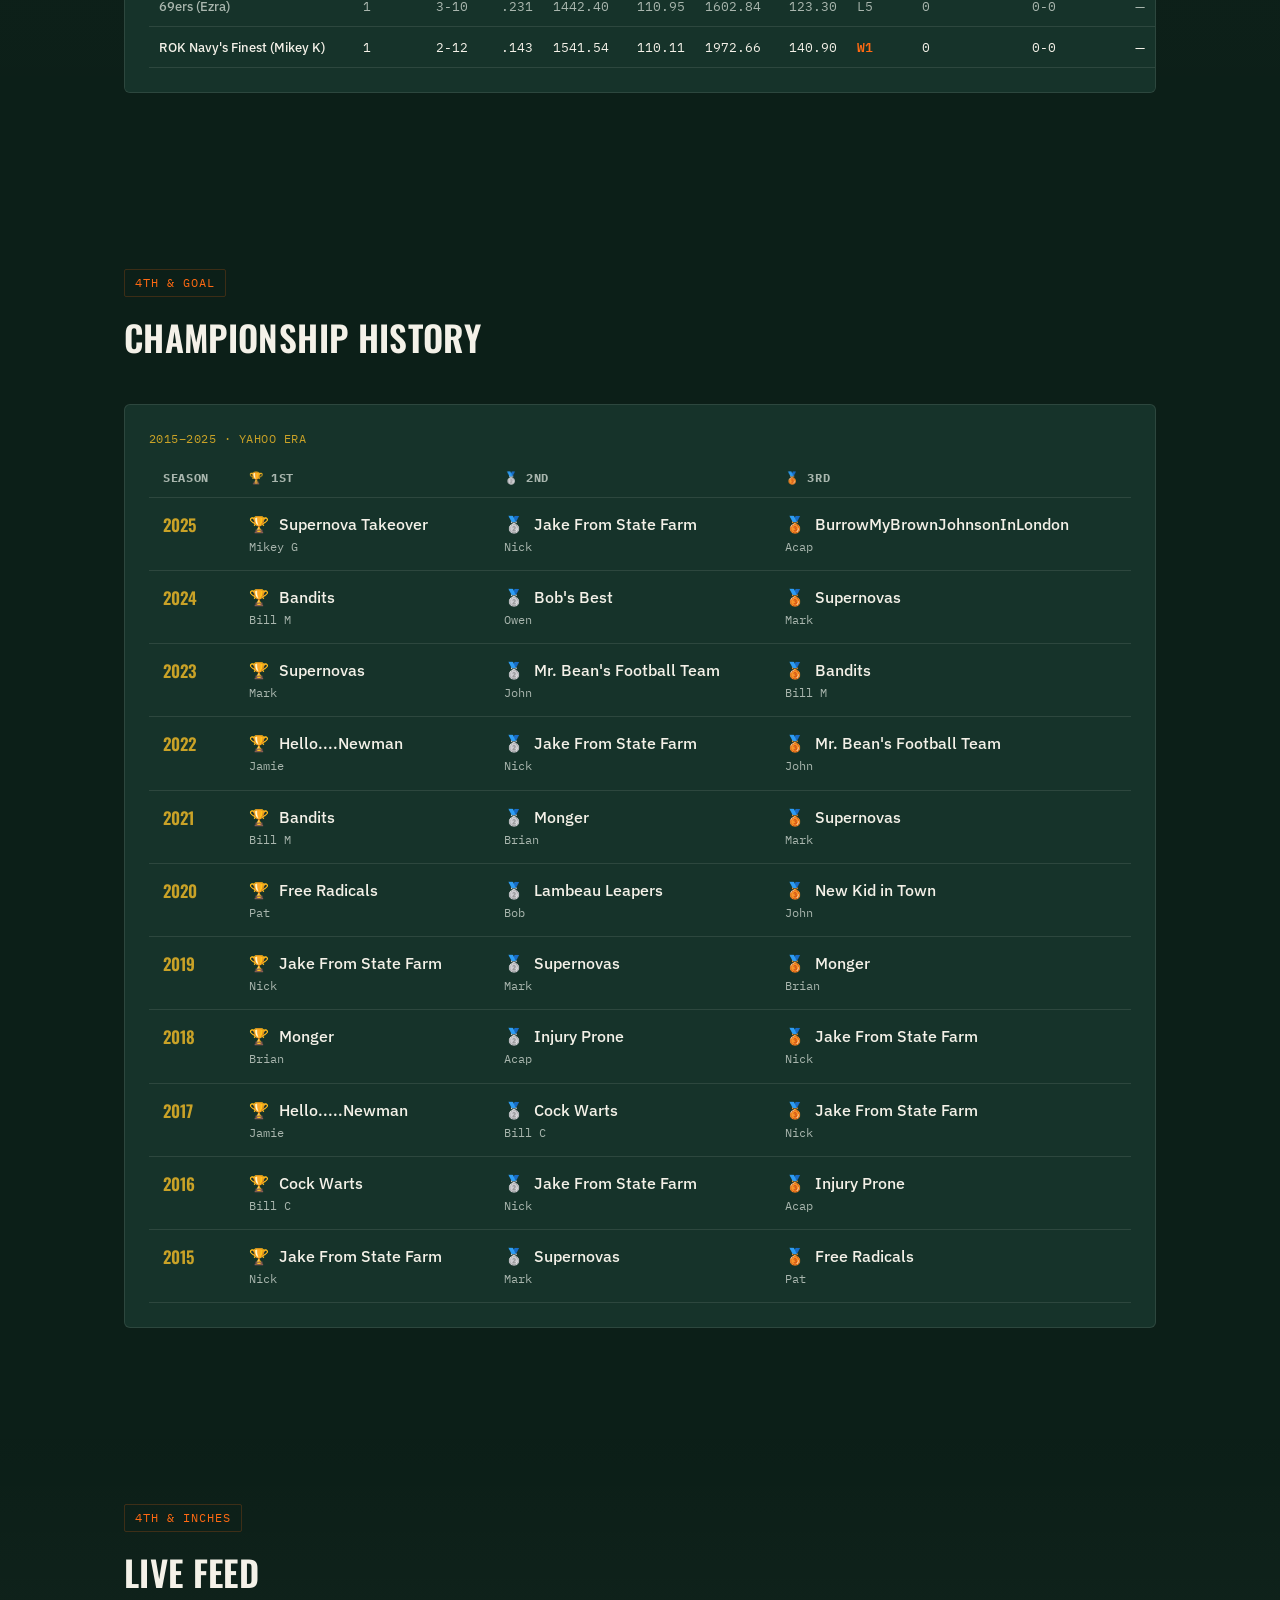
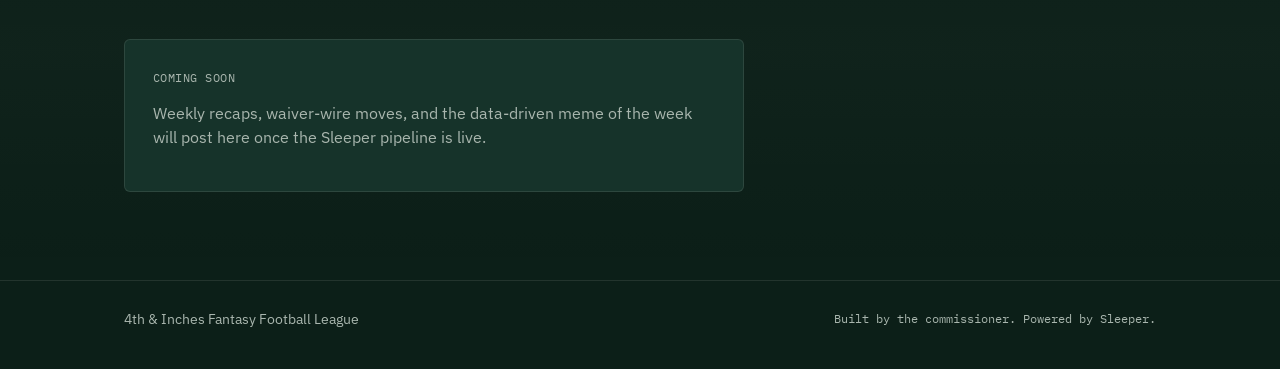
==== commit b9b05f86: "Update index.html" ====
--- a/index.html
+++ b/index.html
@@ -204,8 +204,6 @@
     <span class="footer-dim">Built by the commissioner. Powered by Sleeper.</span>
   </div>
 </footer>
-
-<script src="sleeper-facts.js"></script>
   
 <script src="script.js"></script>
 </body>
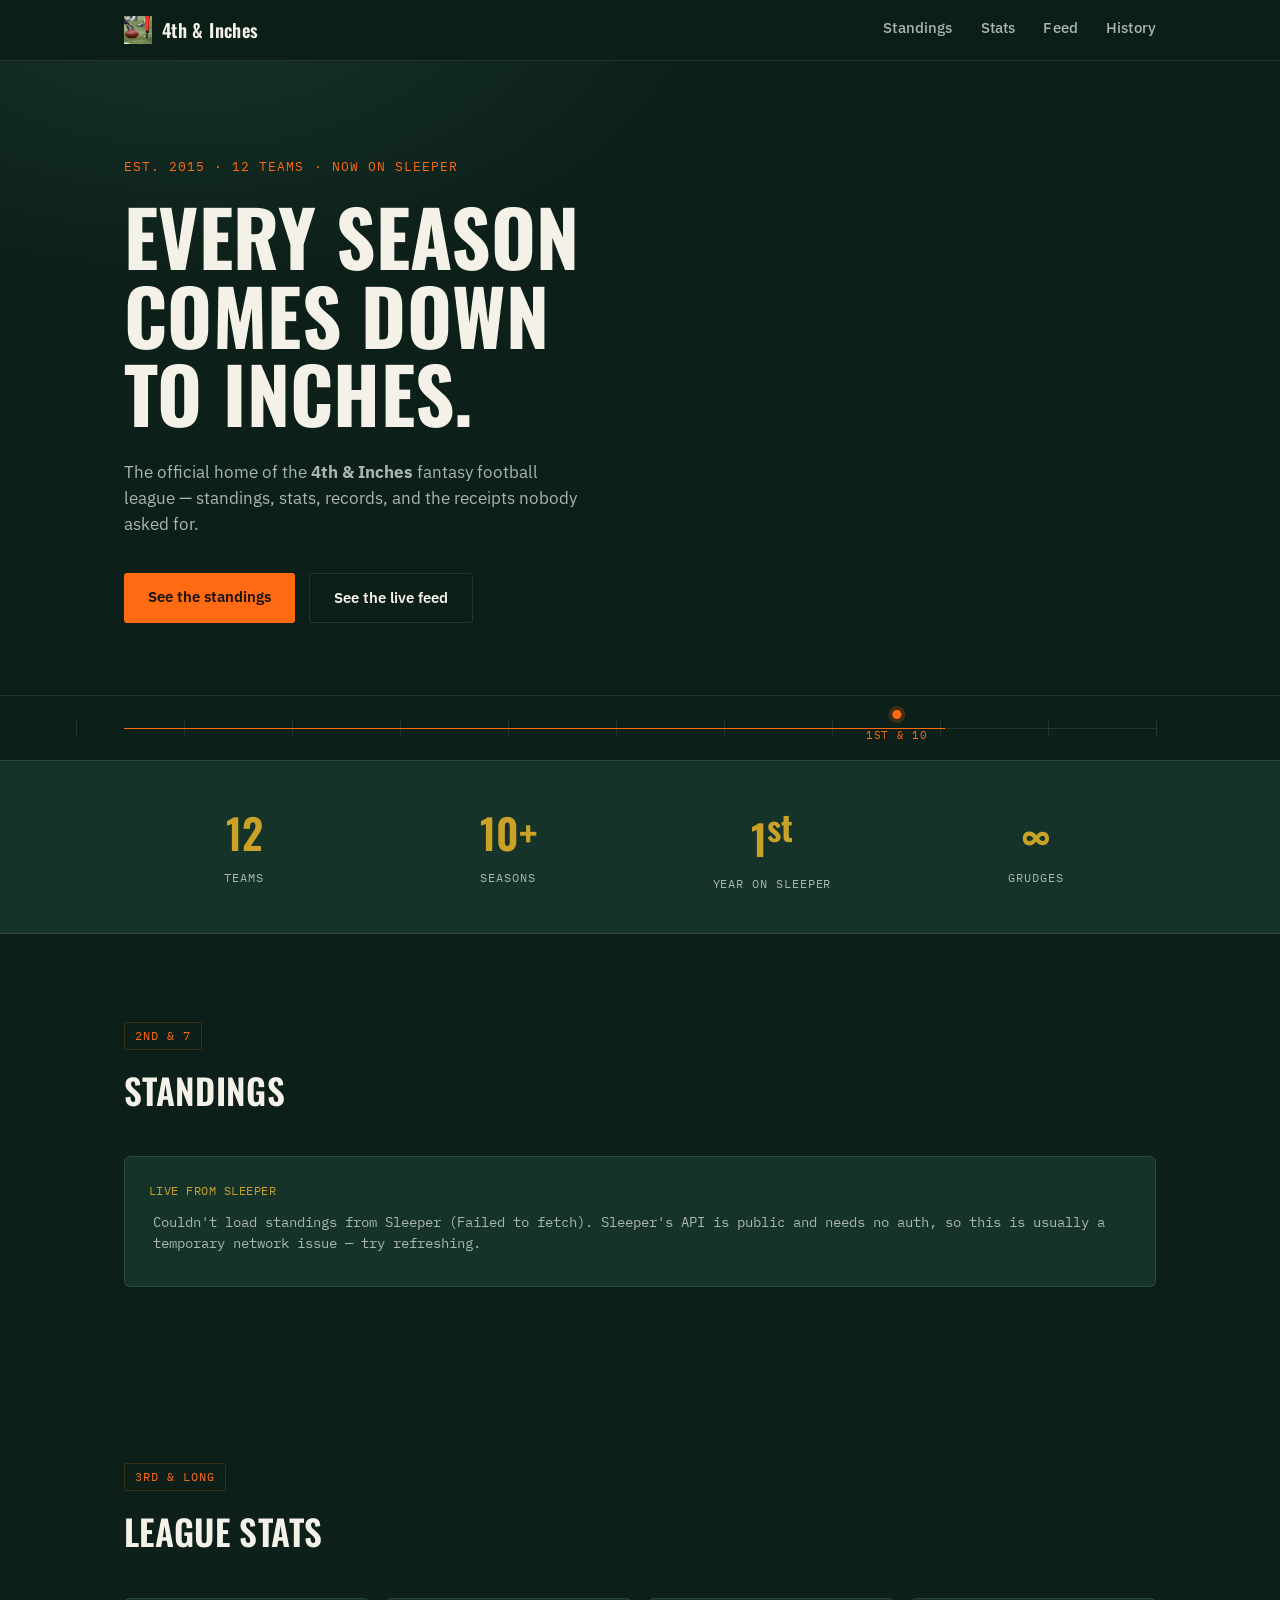
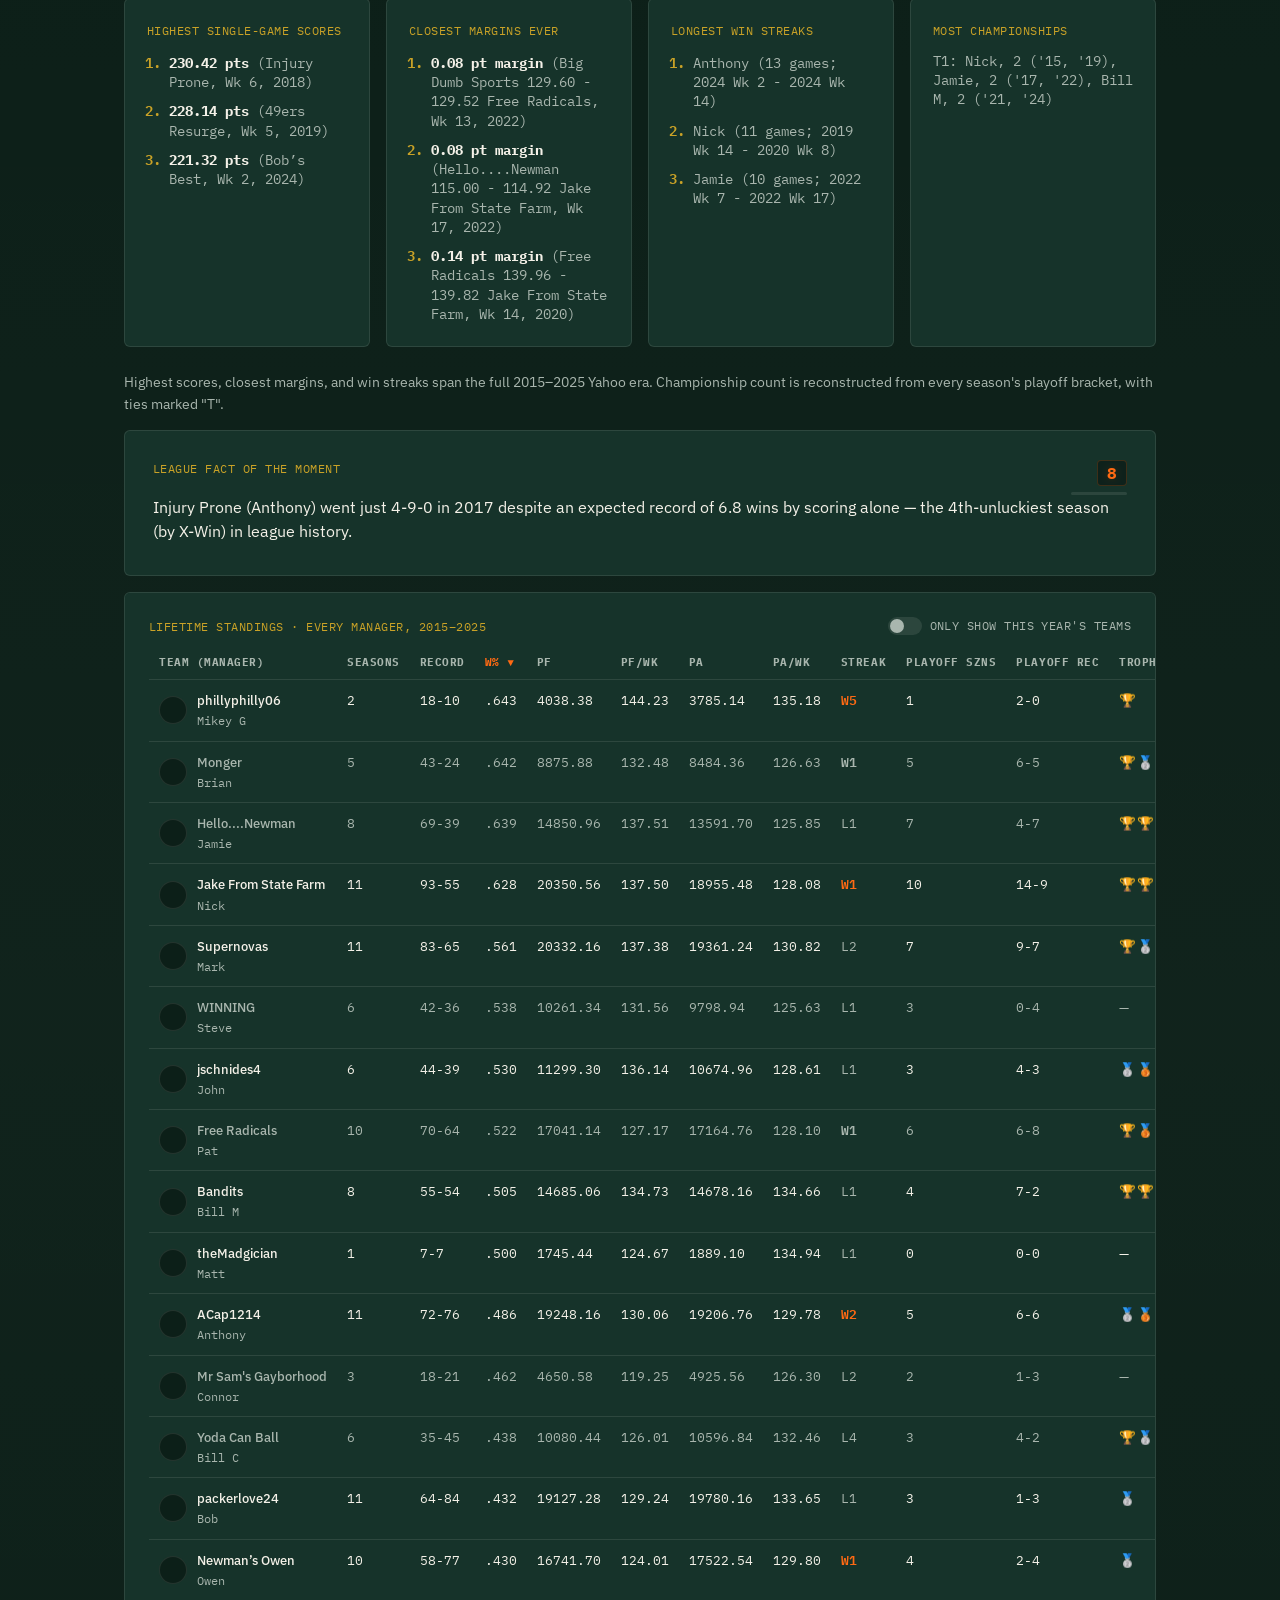
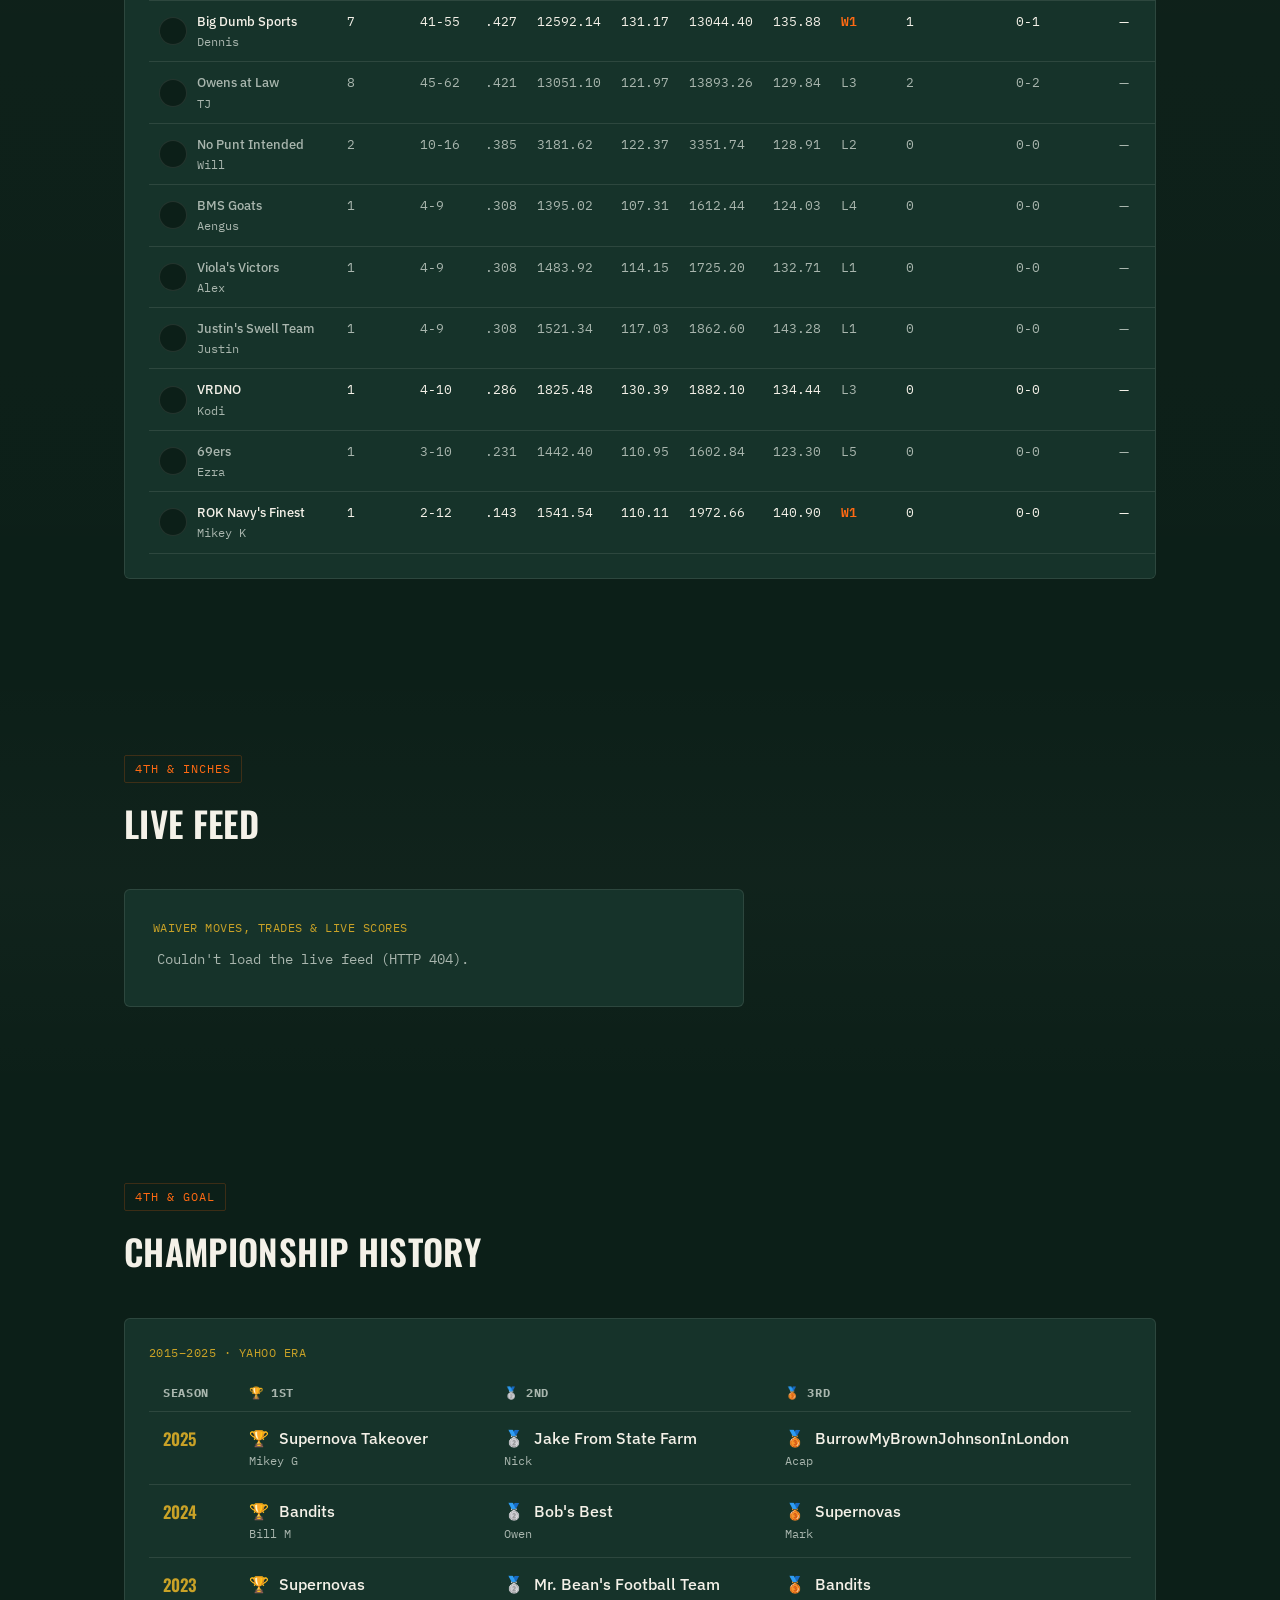
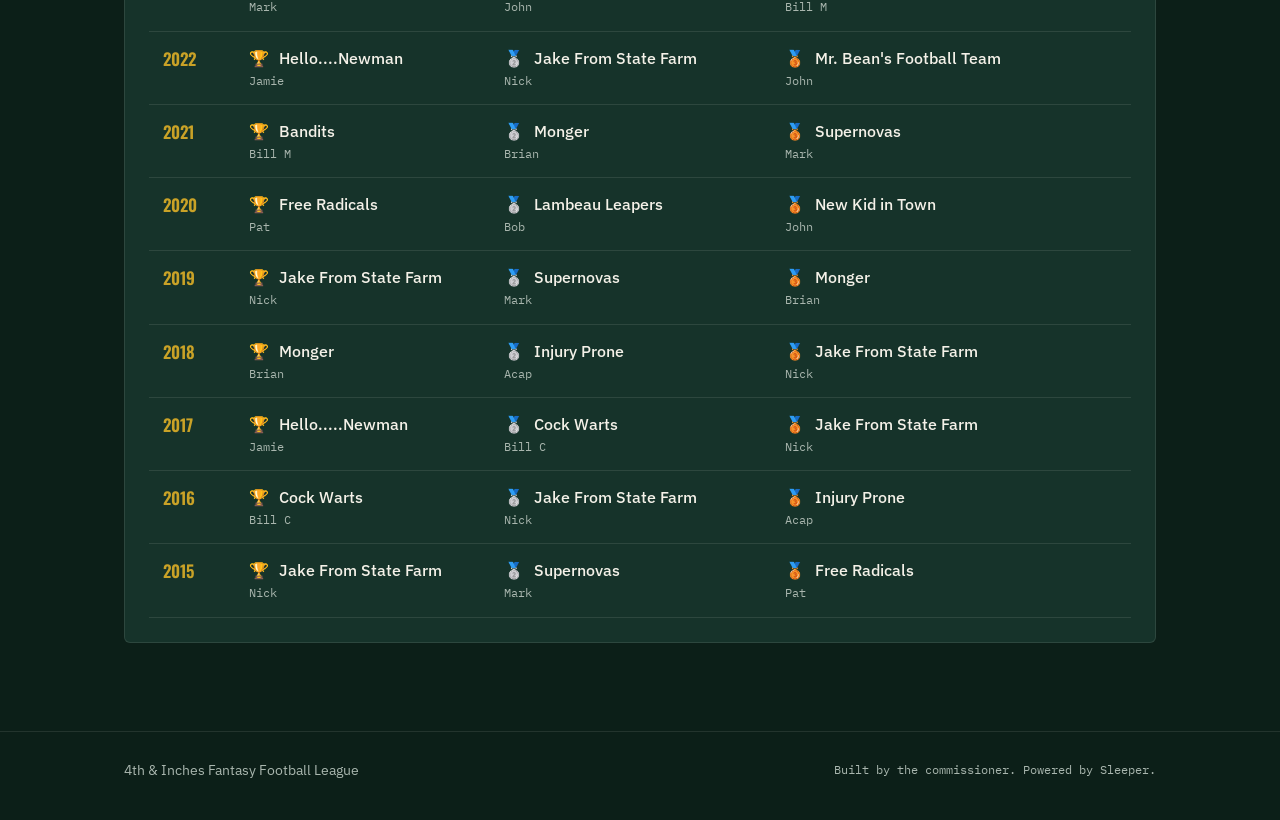
==== commit 34cb00db: "Add files via upload" ====
--- a/index.html
+++ b/index.html
@@ -30,8 +30,8 @@
     <nav class="primary-nav">
       <a href="#standings">Standings</a>
       <a href="#stats">Stats</a>
+      <a href="#feed">Feed</a>
       <a href="#history">History</a>
-      <a href="#feed">Feed</a>
     </nav>
   </div>
 </header>
@@ -46,7 +46,7 @@
       <p class="hero-sub">The official home of the <strong>4th &amp; Inches</strong> fantasy football league — standings, stats, records, and the receipts nobody asked for.</p>
       <div class="hero-actions">
         <a class="btn btn-primary" href="#standings">See the standings</a>
-        <a class="btn btn-ghost" href="#feed">Live feed (soon)</a>
+        <a class="btn btn-ghost" href="#feed">See the live feed</a>
       </div>
     </div>
 
@@ -166,6 +166,22 @@
     </div>
   </section>
 
+  <!-- FEED -->
+  <section id="feed" class="block block-alt">
+    <div class="wrap">
+      <div class="section-head">
+        <span class="down-tag">4TH &amp; INCHES</span>
+        <h2>Live Feed</h2>
+      </div>
+      <div class="card feed-card">
+        <p class="placeholder-kicker">Waiver moves, trades &amp; live scores</p>
+        <div id="feed-list">
+          <p class="loading-msg">Loading the feed&hellip;</p>
+        </div>
+      </div>
+    </div>
+  </section>
+
   <!-- HISTORY -->
   <section id="history" class="block">
     <div class="wrap">
@@ -178,20 +194,6 @@
         <div id="champs-table" class="champs-table" role="table" aria-label="Championship history">
           <p class="loading-msg">Loading history&hellip;</p>
         </div>
-      </div>
-    </div>
-  </section>
-
-  <!-- FEED -->
-  <section id="feed" class="block block-alt">
-    <div class="wrap">
-      <div class="section-head">
-        <span class="down-tag">4TH &amp; INCHES</span>
-        <h2>Live Feed</h2>
-      </div>
-      <div class="card placeholder-card feed-card">
-        <p class="placeholder-kicker">Coming soon</p>
-        <p>Weekly recaps, waiver-wire moves, and the data-driven meme of the week will post here once the Sleeper pipeline is live.</p>
       </div>
     </div>
   </section>
--- a/style.css
+++ b/style.css
@@ -515,6 +515,109 @@
   max-width: 62ch;
 }
 
+/* ---------- live feed ---------- */
+.feed-item-list {
+  list-style: none;
+  margin: 0;
+  padding: 0;
+  display: flex;
+  flex-direction: column;
+  gap: 14px;
+}
+
+.feed-item {
+  border: 1px solid var(--field-line);
+  border-radius: 4px;
+  padding: 12px 14px;
+  background: rgba(0, 0, 0, 0.15);
+}
+
+.feed-item-head {
+  display: flex;
+  align-items: baseline;
+  justify-content: space-between;
+  gap: 12px;
+  margin-bottom: 4px;
+}
+
+.feed-team {
+  font-family: var(--font-display);
+  font-weight: 600;
+  font-size: 0.92rem;
+  letter-spacing: 0.01em;
+}
+
+.feed-time {
+  font-family: var(--font-mono);
+  font-size: 0.72rem;
+  color: var(--chalk-dim);
+  white-space: nowrap;
+}
+
+.feed-item-body {
+  font-size: 0.9rem;
+  color: var(--chalk-dim);
+  line-height: 1.5;
+}
+
+.feed-pos {
+  font-family: var(--font-mono);
+  font-size: 0.68rem;
+  letter-spacing: 0.03em;
+  color: var(--brass);
+  border: 1px solid var(--field-line);
+  border-radius: 2px;
+  padding: 1px 5px;
+  margin-right: 4px;
+}
+
+.feed-faab {
+  font-family: var(--font-mono);
+  font-size: 0.78rem;
+  color: var(--marker);
+  margin-left: 4px;
+}
+
+.feed-remark {
+  display: inline-block;
+  font-family: var(--font-mono);
+  font-size: 0.68rem;
+  letter-spacing: 0.03em;
+  text-transform: uppercase;
+  border-radius: 2px;
+  padding: 1px 6px;
+  margin-left: 6px;
+  border: 1px solid var(--field-line);
+  color: var(--chalk-dim);
+}
+
+.feed-trade-side {
+  display: flex;
+  justify-content: space-between;
+  gap: 12px;
+  padding: 3px 0;
+}
+
+.feed-matchup-row {
+  display: grid;
+  grid-template-columns: 1fr auto auto auto 1fr;
+  align-items: center;
+  gap: 8px;
+  padding: 3px 0;
+  font-family: var(--font-mono);
+  font-size: 0.84rem;
+}
+
+.feed-matchup-vs {
+  color: var(--chalk-dim);
+  text-align: center;
+}
+
+.feed-matchup-score {
+  font-weight: 600;
+  text-align: center;
+}
+
 /* ---------- lifetime standings ---------- */
 .lifetime-card {
   margin-top: 16px;
@@ -634,11 +737,6 @@
   white-space: nowrap;
 }
 
-.lifetime-team {
-  font-weight: 500;
-  color: var(--chalk);
-}
-
 .lifetime-numeric {
   font-family: var(--font-mono);
 }
@@ -651,12 +749,12 @@
   color: var(--chalk-dim);
 }
 
-.lifetime-streak-W {
+.streak-W {
   color: var(--marker);
   font-weight: 600;
 }
 
-.lifetime-streak-L {
+.streak-L {
   color: var(--chalk-dim);
 }
 
@@ -746,7 +844,7 @@
 .standings-real-table {
   width: 100%;
   border-collapse: collapse;
-  min-width: 480px;
+  min-width: 920px;
 }
 
 .standings-real-table thead th {
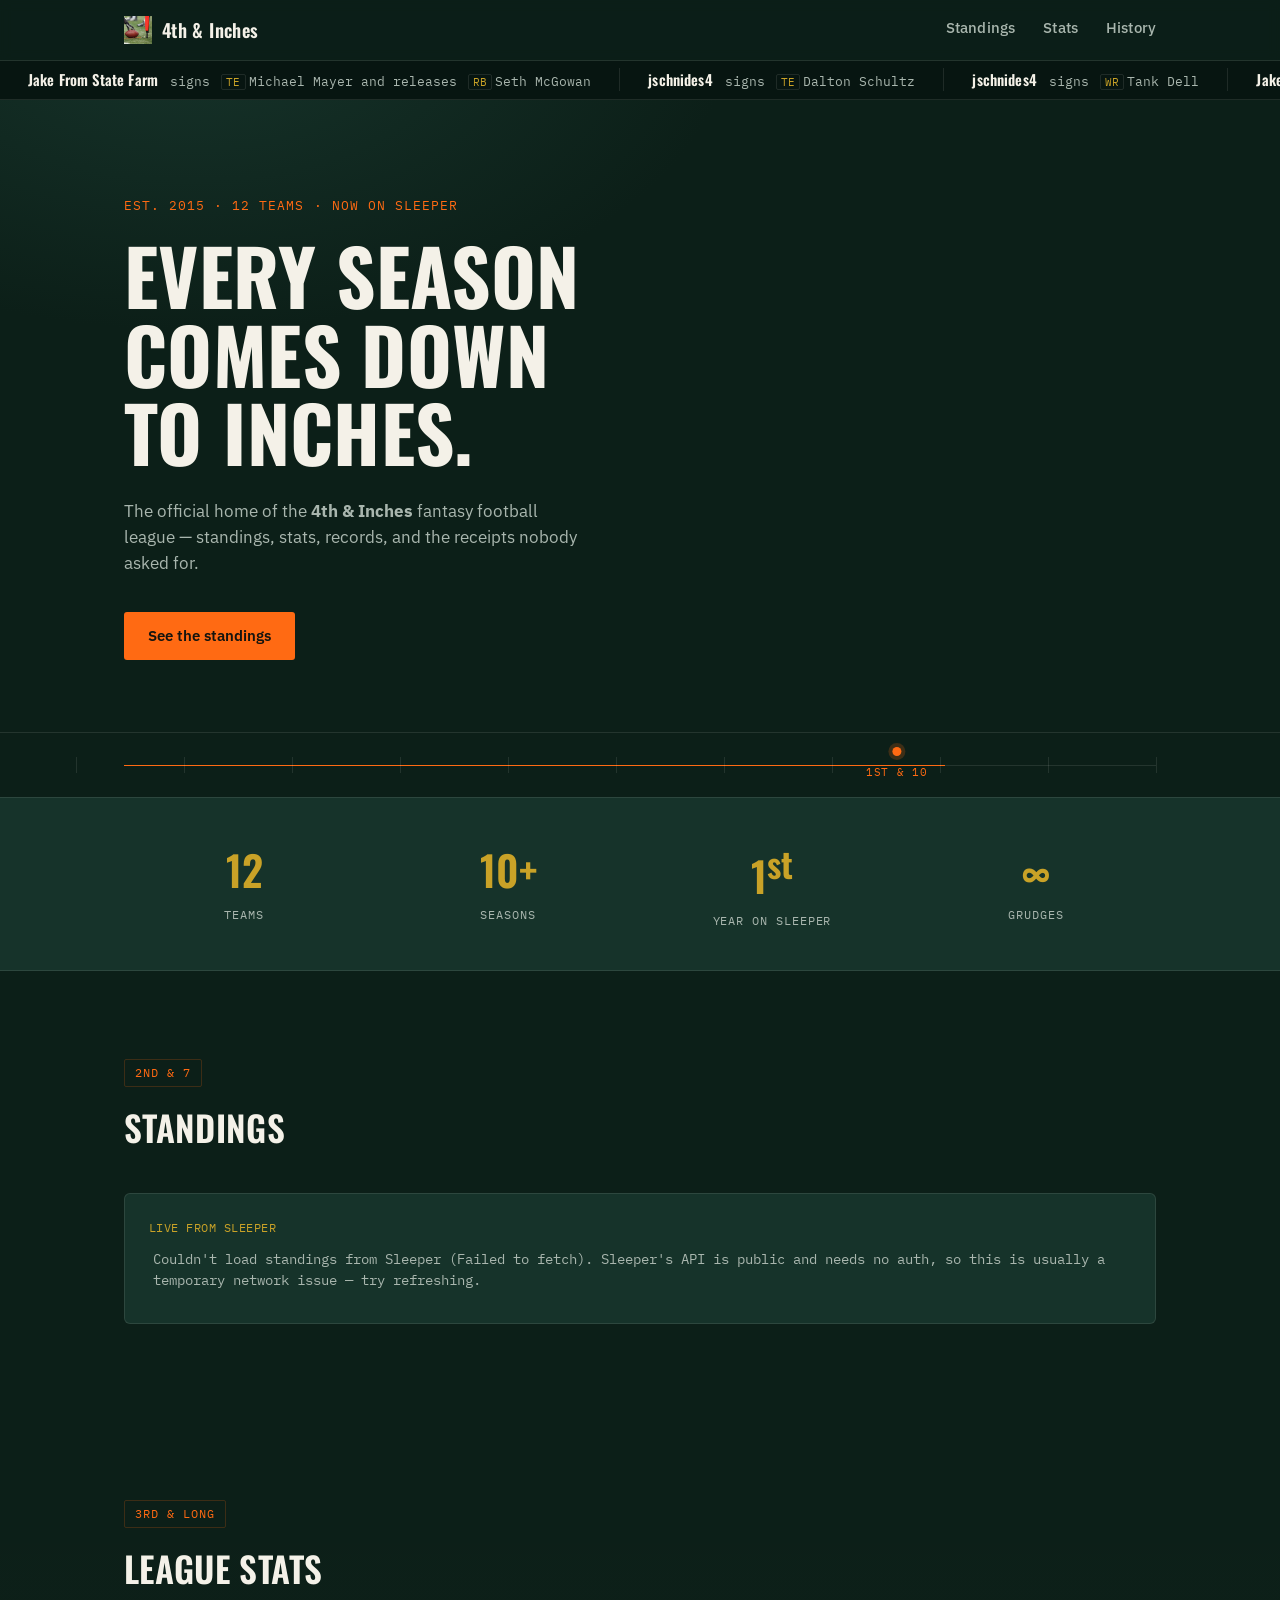
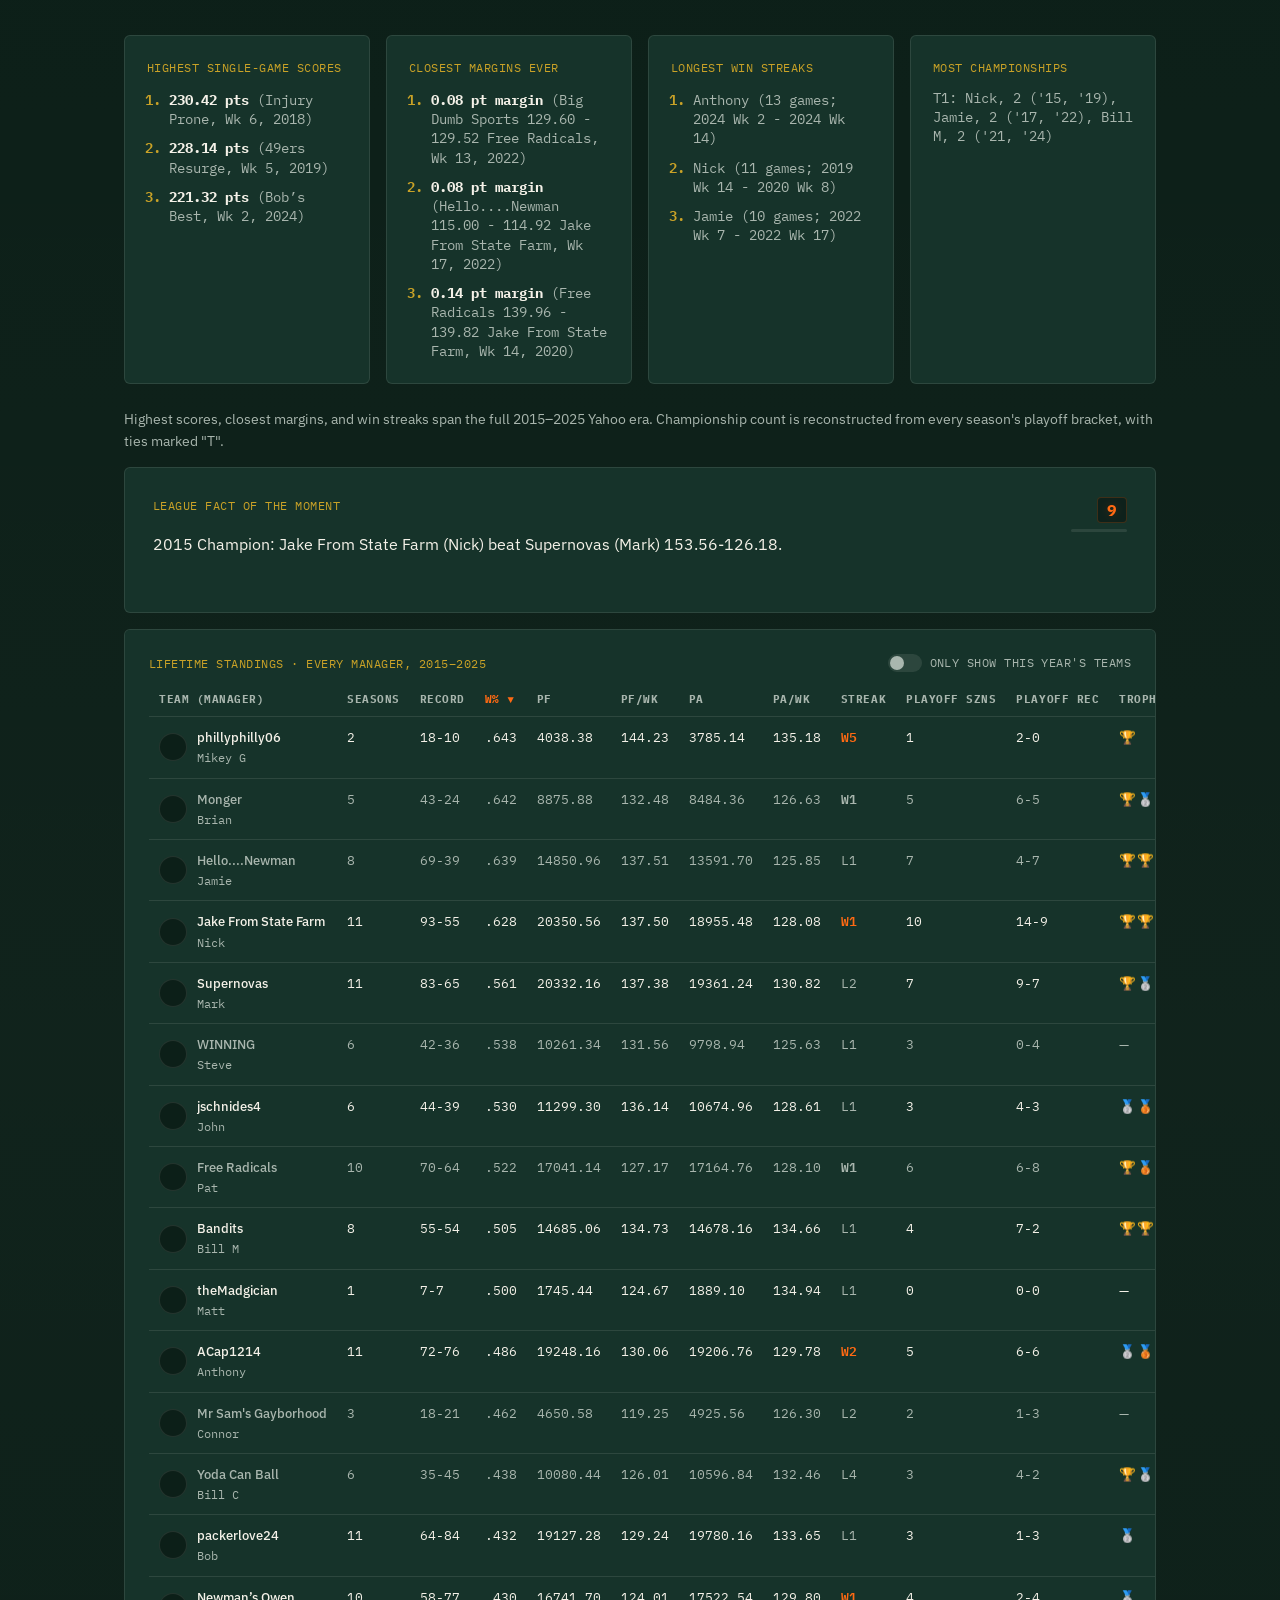
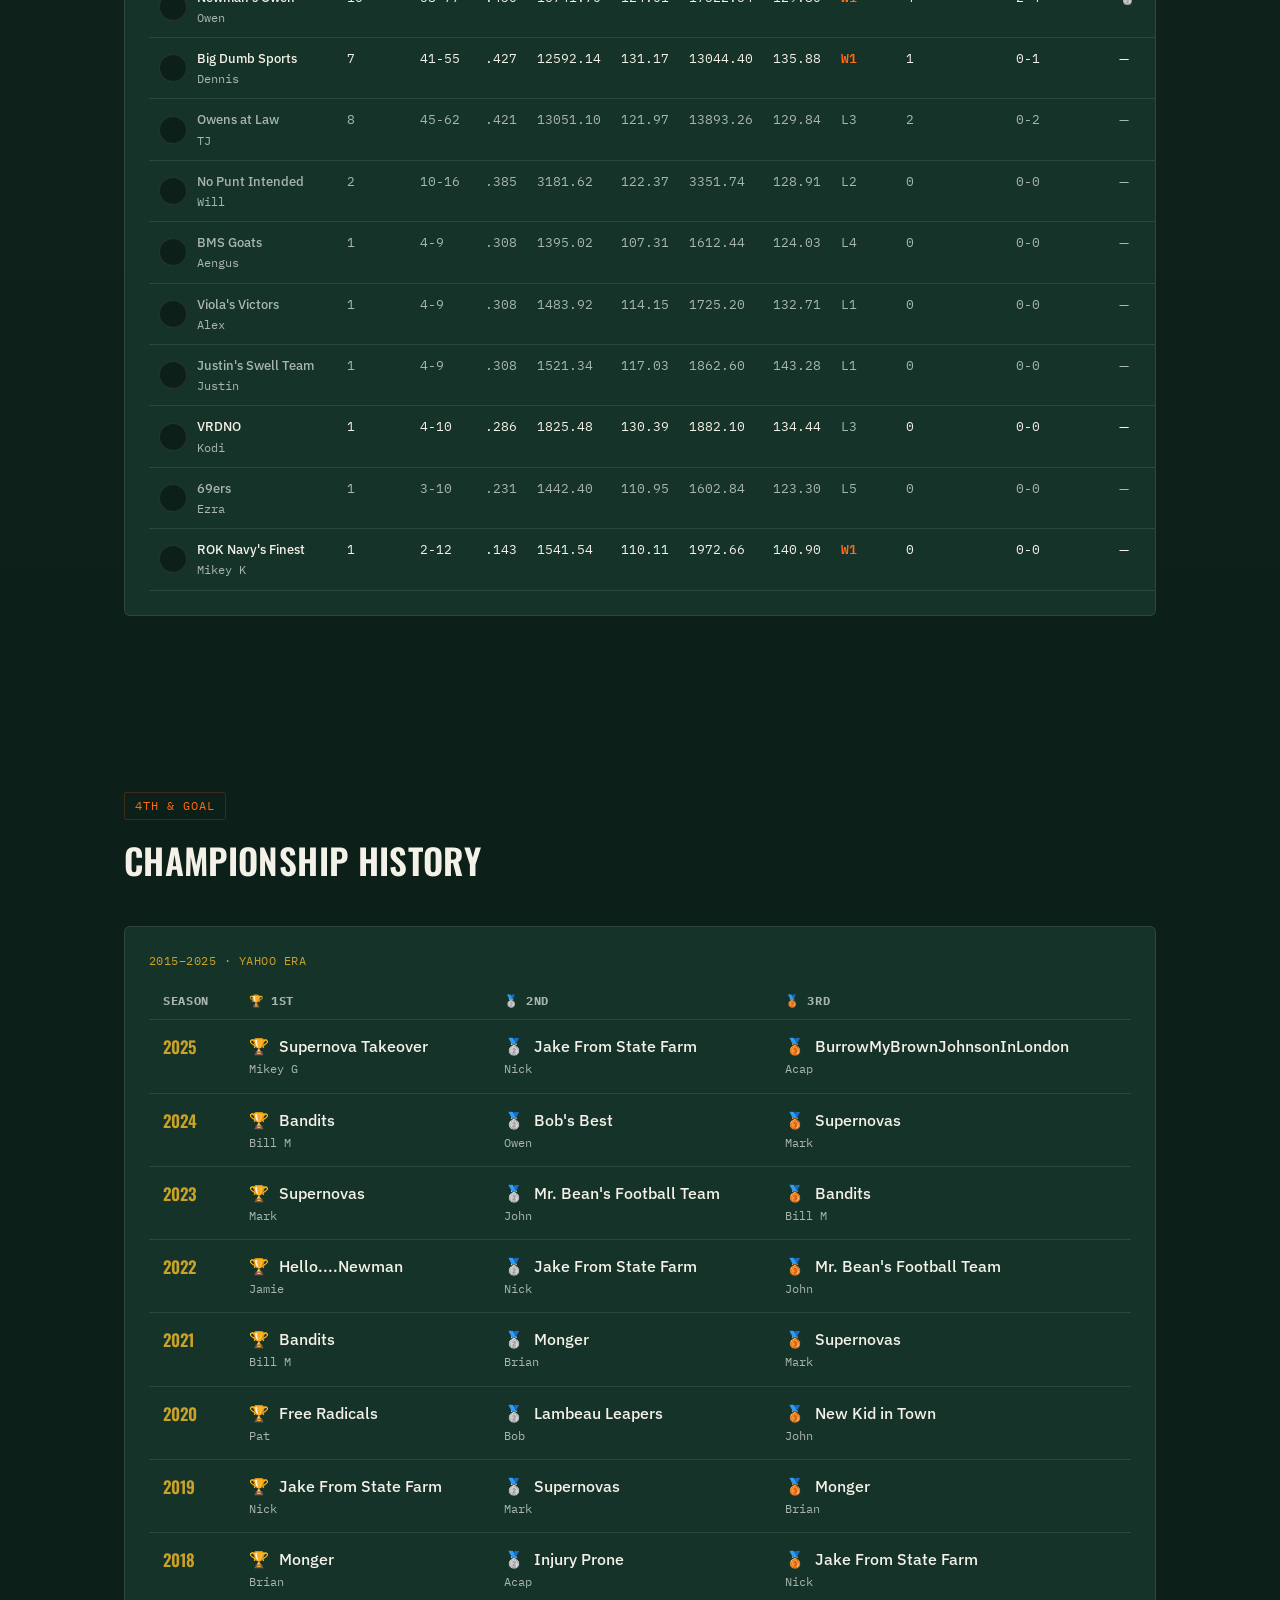
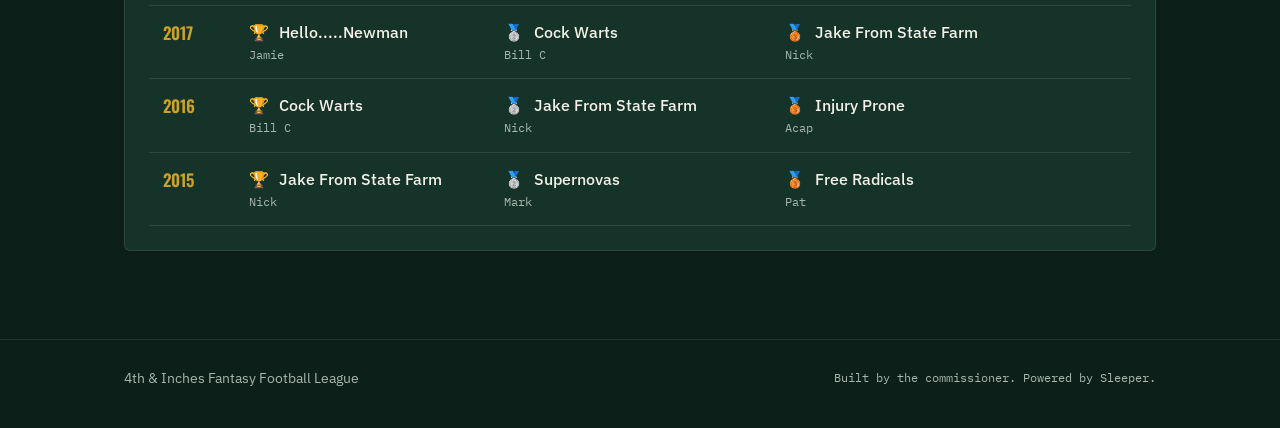
==== commit e95d9f1e: "Add files via upload" ====
--- a/index.html
+++ b/index.html
@@ -21,20 +21,27 @@
 </head>
 <body>
 
-<header class="site-header">
-  <div class="wrap header-row">
-    <a class="wordmark" href="#top">
-      <img src="assets/logo.png" alt="4th and Inches logo" class="logo" onerror="this.style.display='none'">
-      <span>4th &amp; Inches</span>
-    </a>
-    <nav class="primary-nav">
-      <a href="#standings">Standings</a>
-      <a href="#stats">Stats</a>
-      <a href="#feed">Feed</a>
-      <a href="#history">History</a>
-    </nav>
+<div class="sticky-top">
+  <header class="site-header">
+    <div class="wrap header-row">
+      <a class="wordmark" href="#top">
+        <img src="assets/logo.png" alt="4th and Inches logo" class="logo" onerror="this.style.display='none'">
+        <span>4th &amp; Inches</span>
+      </a>
+      <nav class="primary-nav">
+        <a href="#standings">Standings</a>
+        <a href="#stats">Stats</a>
+        <a href="#history">History</a>
+      </nav>
+    </div>
+  </header>
+
+  <div class="feed-ticker" id="feed-ticker" aria-label="Live league feed">
+    <div class="feed-ticker-track" id="feed-ticker-track">
+      <span class="feed-ticker-loading">Loading feed&hellip;</span>
+    </div>
   </div>
-</header>
+</div>
 
 <main id="top">
 
@@ -46,7 +53,6 @@
       <p class="hero-sub">The official home of the <strong>4th &amp; Inches</strong> fantasy football league — standings, stats, records, and the receipts nobody asked for.</p>
       <div class="hero-actions">
         <a class="btn btn-primary" href="#standings">See the standings</a>
-        <a class="btn btn-ghost" href="#feed">See the live feed</a>
       </div>
     </div>
 
@@ -166,22 +172,6 @@
     </div>
   </section>
 
-  <!-- FEED -->
-  <section id="feed" class="block block-alt">
-    <div class="wrap">
-      <div class="section-head">
-        <span class="down-tag">4TH &amp; INCHES</span>
-        <h2>Live Feed</h2>
-      </div>
-      <div class="card feed-card">
-        <p class="placeholder-kicker">Waiver moves, trades &amp; live scores</p>
-        <div id="feed-list">
-          <p class="loading-msg">Loading the feed&hellip;</p>
-        </div>
-      </div>
-    </div>
-  </section>
-
   <!-- HISTORY -->
   <section id="history" class="block">
     <div class="wrap">
--- a/style.css
+++ b/style.css
@@ -46,13 +46,75 @@
 }
 
 /* ---------- header ---------- */
-.site-header {
+.sticky-top {
   position: sticky;
   top: 0;
   z-index: 10;
+}
+
+.site-header {
   background: rgba(12, 31, 24, 0.88);
   backdrop-filter: blur(6px);
   border-bottom: 1px solid var(--field-line);
+}
+
+.feed-ticker {
+  background: rgba(8, 22, 17, 0.95);
+  backdrop-filter: blur(6px);
+  border-bottom: 1px solid var(--field-line);
+  overflow: hidden;
+  white-space: nowrap;
+  padding: 7px 0;
+}
+
+.feed-ticker-track {
+  display: inline-flex;
+  align-items: center;
+  animation: feed-ticker-scroll var(--ticker-duration, 40s) linear infinite;
+  will-change: transform;
+}
+
+.feed-ticker:hover .feed-ticker-track {
+  animation-play-state: paused;
+}
+
+@keyframes feed-ticker-scroll {
+  from { transform: translateX(0); }
+  to   { transform: translateX(-50%); }
+}
+
+.feed-ticker-item {
+  display: inline-block;
+  font-family: var(--font-mono);
+  font-size: 0.8rem;
+  color: var(--chalk-dim);
+  padding: 0 28px;
+  border-right: 1px solid var(--field-line);
+}
+
+.feed-ticker-item .feed-pos {
+  font-size: 0.66rem;
+  padding: 0 4px;
+  margin: 0 3px;
+}
+
+.feed-ticker-item .feed-team {
+  font-family: var(--font-display);
+  font-weight: 600;
+  color: var(--chalk);
+  margin-right: 4px;
+}
+
+.feed-ticker-item .feed-faab,
+.feed-ticker-item .feed-remark {
+  margin-left: 6px;
+}
+
+.feed-ticker-loading {
+  font-family: var(--font-mono);
+  font-size: 0.8rem;
+  color: var(--chalk-dim);
+  padding: 0 28px;
 }
 
 .header-row {
@@ -511,53 +573,13 @@
   transform: translateY(6px);
 }
 
-.feed-card {
-  max-width: 62ch;
-}
-
-/* ---------- live feed ---------- */
-.feed-item-list {
-  list-style: none;
-  margin: 0;
-  padding: 0;
-  display: flex;
-  flex-direction: column;
-  gap: 14px;
-}
-
-.feed-item {
-  border: 1px solid var(--field-line);
-  border-radius: 4px;
-  padding: 12px 14px;
-  background: rgba(0, 0, 0, 0.15);
-}
-
-.feed-item-head {
-  display: flex;
-  align-items: baseline;
-  justify-content: space-between;
-  gap: 12px;
-  margin-bottom: 4px;
-}
-
+/* ---------- live feed (shared name/position/badge styles; layout now
+   handled by the ticker rules above the header CSS) ---------- */
 .feed-team {
   font-family: var(--font-display);
   font-weight: 600;
   font-size: 0.92rem;
   letter-spacing: 0.01em;
-}
-
-.feed-time {
-  font-family: var(--font-mono);
-  font-size: 0.72rem;
-  color: var(--chalk-dim);
-  white-space: nowrap;
-}
-
-.feed-item-body {
-  font-size: 0.9rem;
-  color: var(--chalk-dim);
-  line-height: 1.5;
 }
 
 .feed-pos {
@@ -589,33 +611,6 @@
   margin-left: 6px;
   border: 1px solid var(--field-line);
   color: var(--chalk-dim);
-}
-
-.feed-trade-side {
-  display: flex;
-  justify-content: space-between;
-  gap: 12px;
-  padding: 3px 0;
-}
-
-.feed-matchup-row {
-  display: grid;
-  grid-template-columns: 1fr auto auto auto 1fr;
-  align-items: center;
-  gap: 8px;
-  padding: 3px 0;
-  font-family: var(--font-mono);
-  font-size: 0.84rem;
-}
-
-.feed-matchup-vs {
-  color: var(--chalk-dim);
-  text-align: center;
-}
-
-.feed-matchup-score {
-  font-weight: 600;
-  text-align: center;
 }
 
 /* ---------- lifetime standings ---------- */
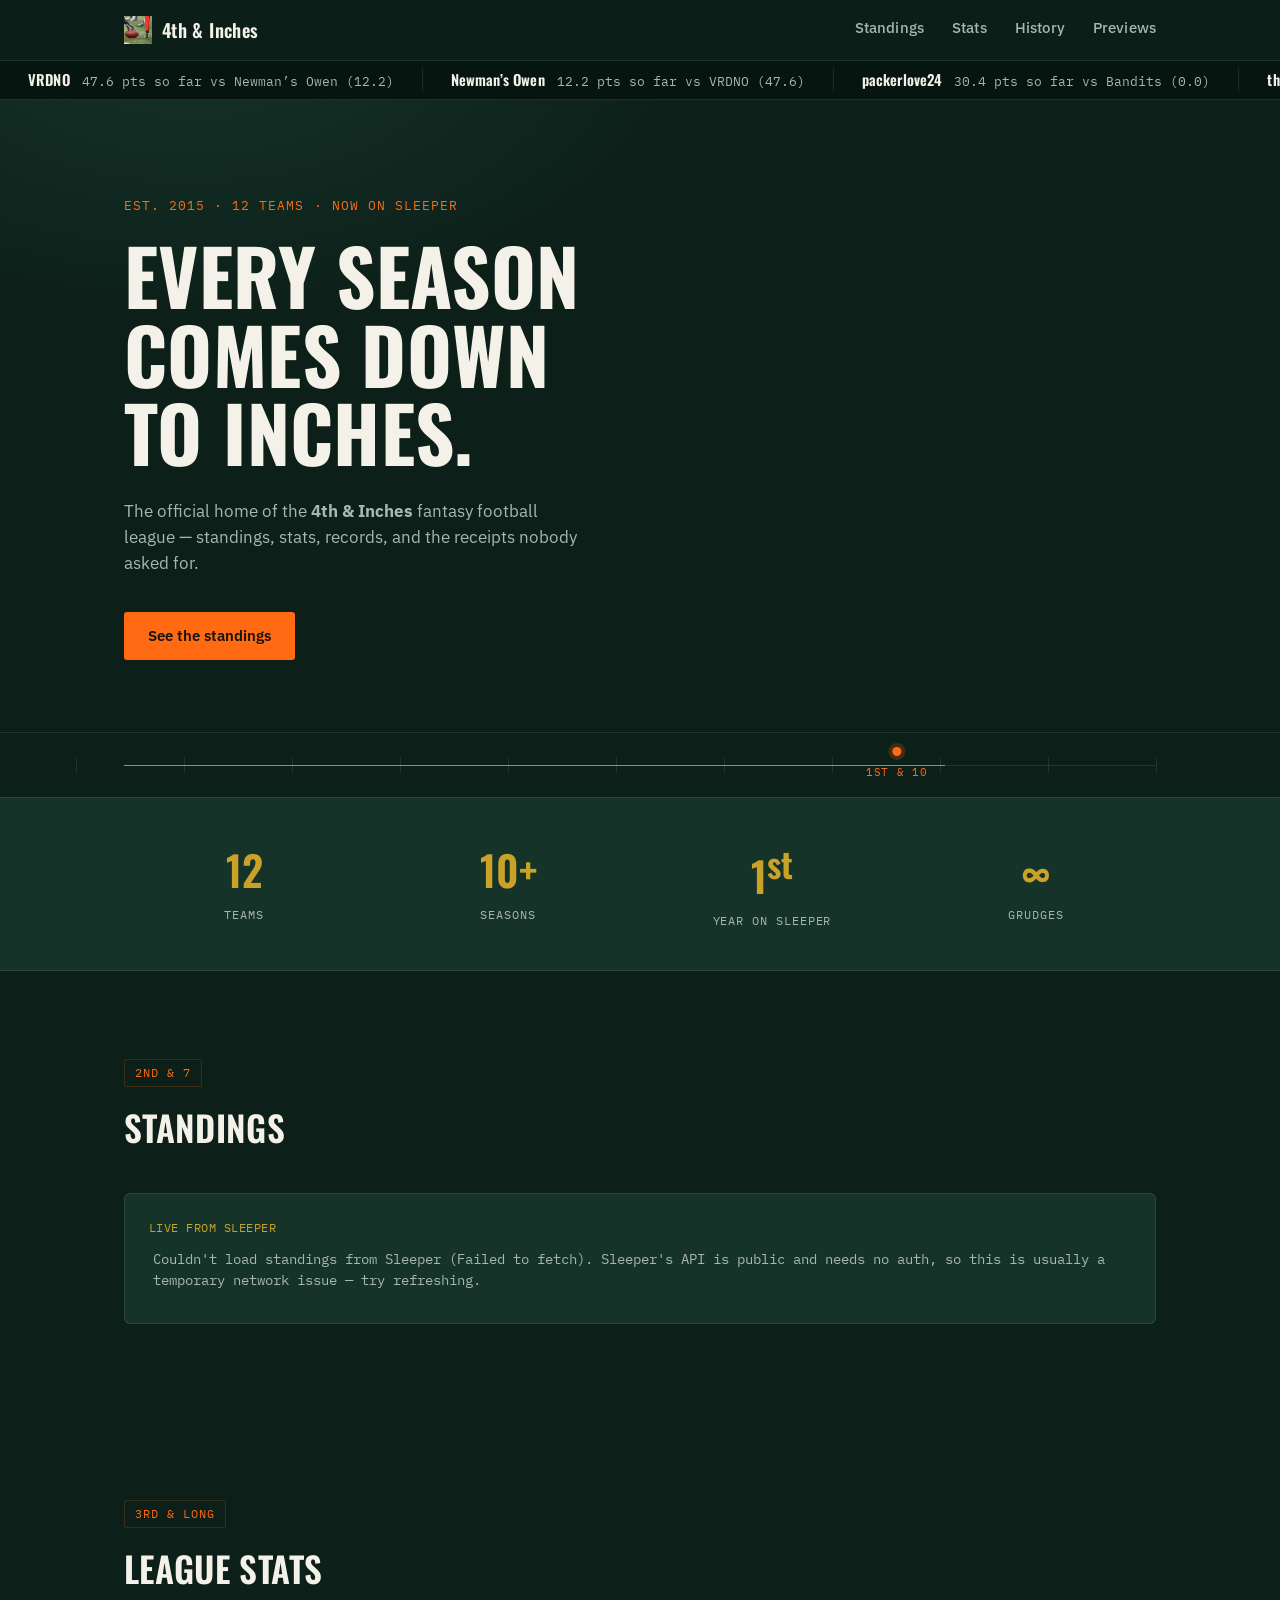
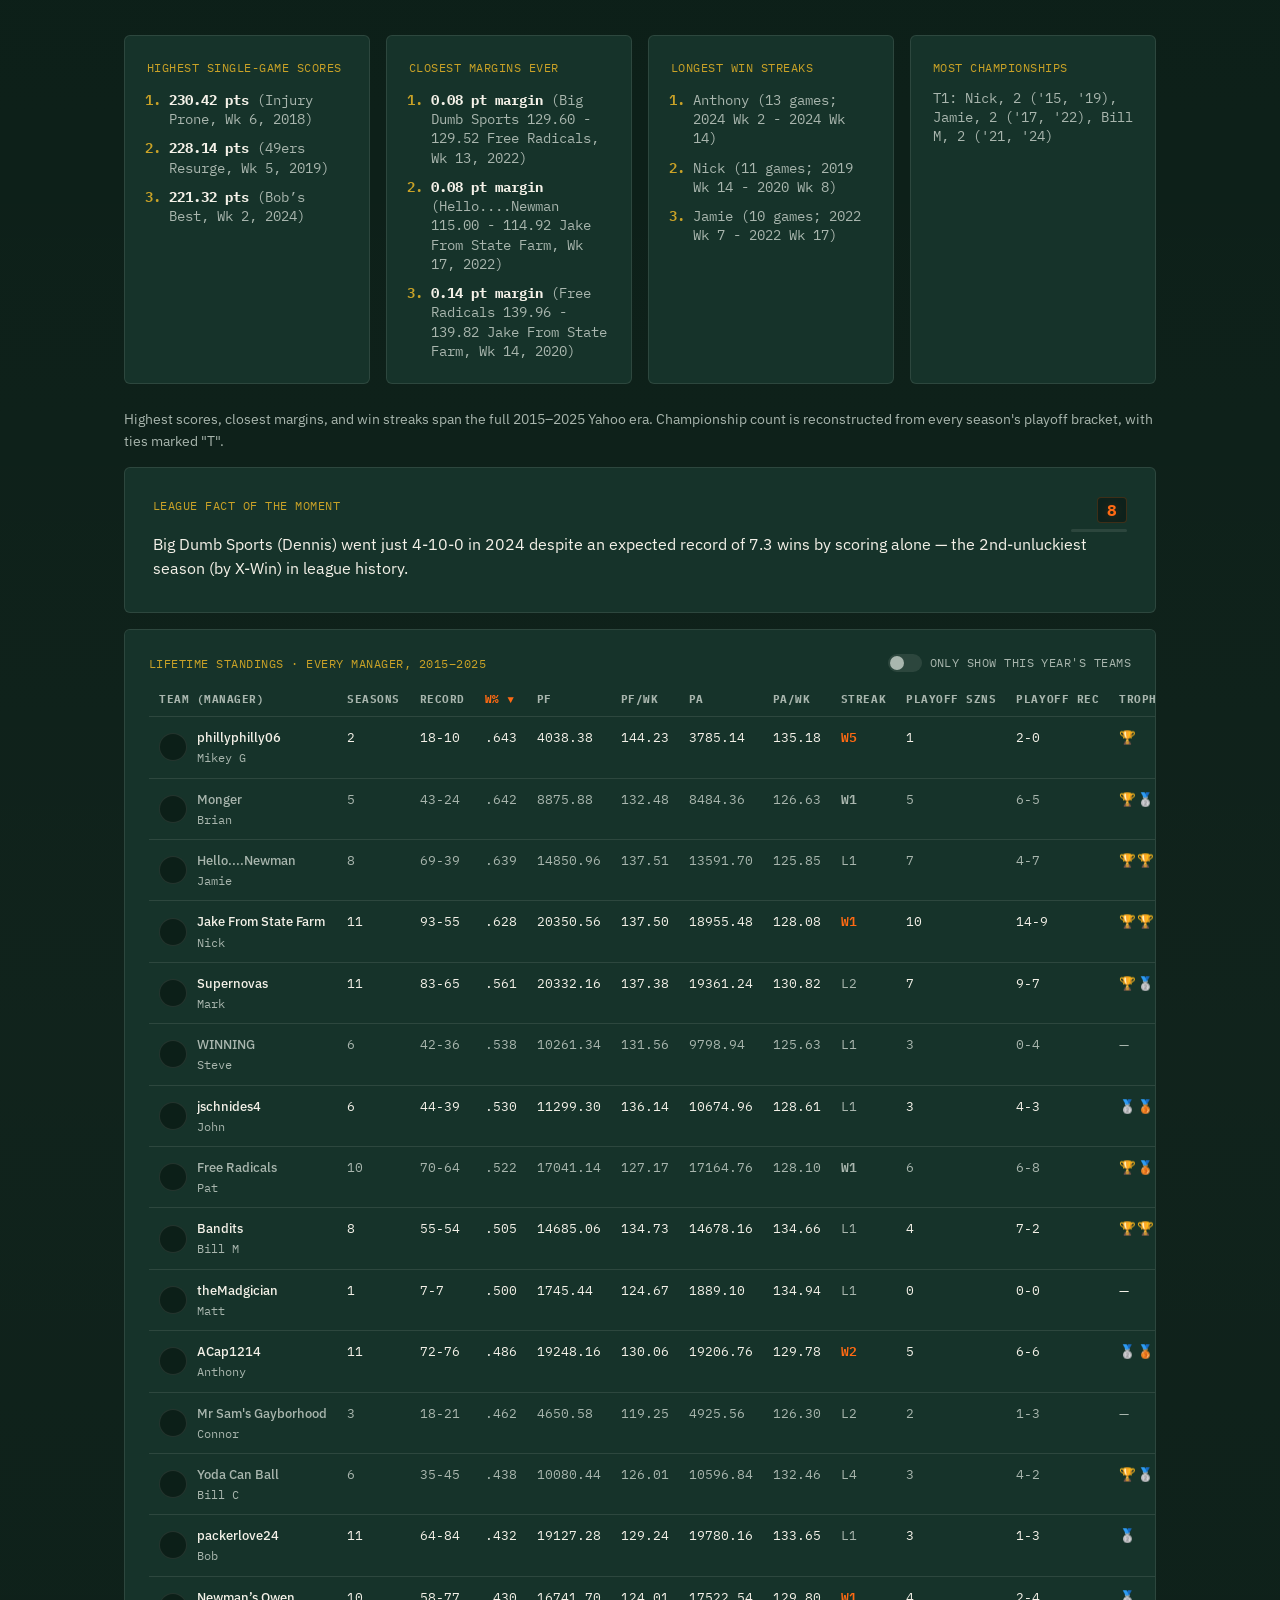
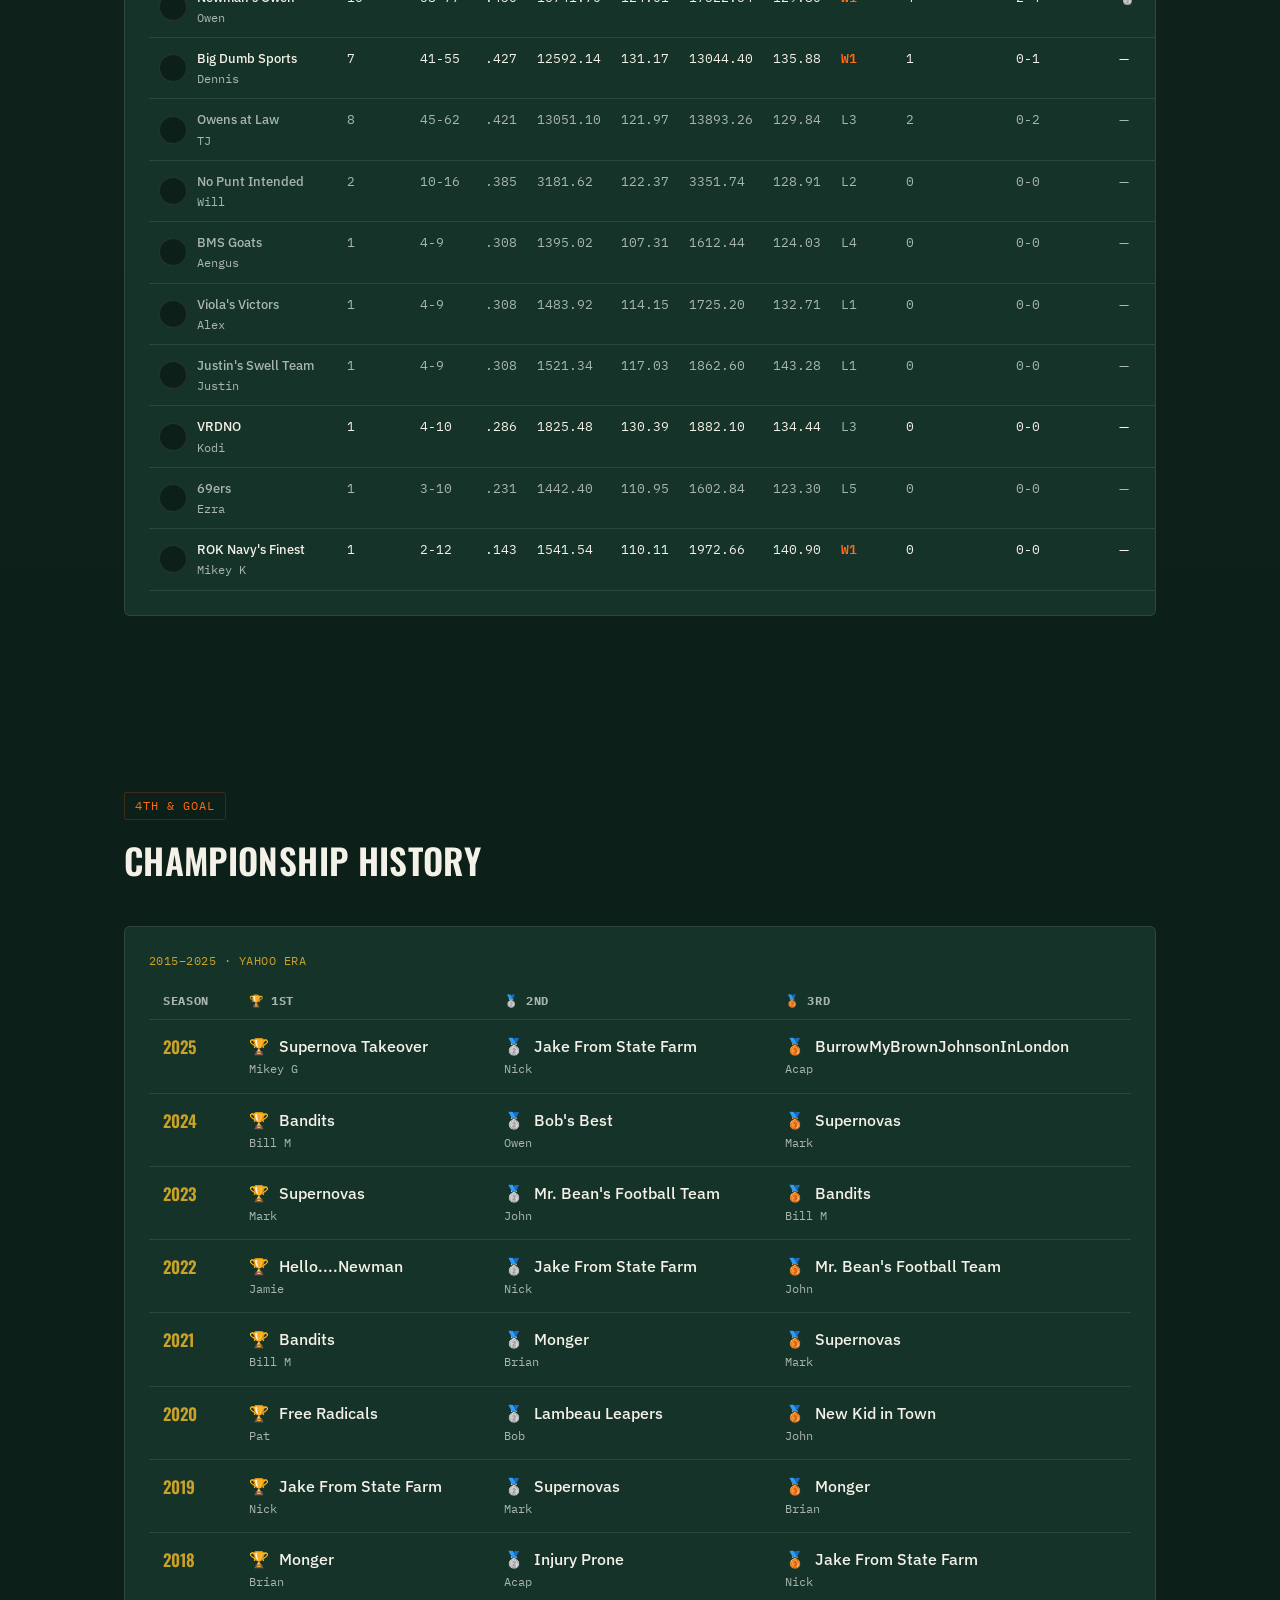
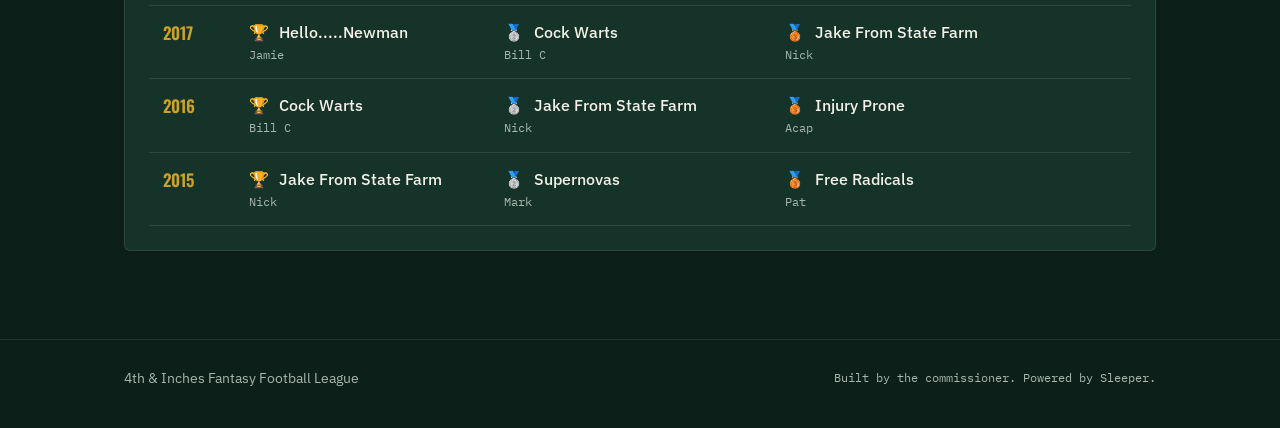
==== commit 7edda004: "Add files via upload" ====
--- a/index.html
+++ b/index.html
@@ -32,6 +32,7 @@
         <a href="#standings">Standings</a>
         <a href="#stats">Stats</a>
         <a href="#history">History</a>
+        <a href="recaps.html">Previews</a>
       </nav>
     </div>
   </header>
--- a/style.css
+++ b/style.css
@@ -957,3 +957,53 @@
   .stat-grid { grid-template-columns: repeat(2, 1fr); }
   .chain-marker-label { display: none; }
 }
+
+/* ---------- recaps.html ---------- */
+.primary-nav a.nav-current {
+  color: var(--marker);
+}
+
+.recap-hero {
+  padding-top: 32px;
+  padding-bottom: 8px;
+}
+
+.week-nav {
+  display: flex;
+  align-items: center;
+  justify-content: center;
+  gap: 24px;
+}
+
+.week-nav h1 {
+  font-family: var(--font-display);
+  font-size: 1.8rem;
+  margin: 0;
+  min-width: 220px;
+  text-align: center;
+}
+
+.preview-card {
+  margin-bottom: 16px;
+}
+
+.preview-teams {
+  font-family: var(--font-display);
+  font-weight: 600;
+  font-size: 1.05rem;
+  margin: 0 0 8px;
+}
+
+.preview-vs {
+  font-family: var(--font-mono);
+  font-size: 0.78rem;
+  color: var(--chalk-dim);
+  margin: 0 6px;
+}
+
+.preview-text {
+  font-size: 0.95rem;
+  line-height: 1.6;
+  color: var(--chalk-dim);
+  margin: 0;
+}
